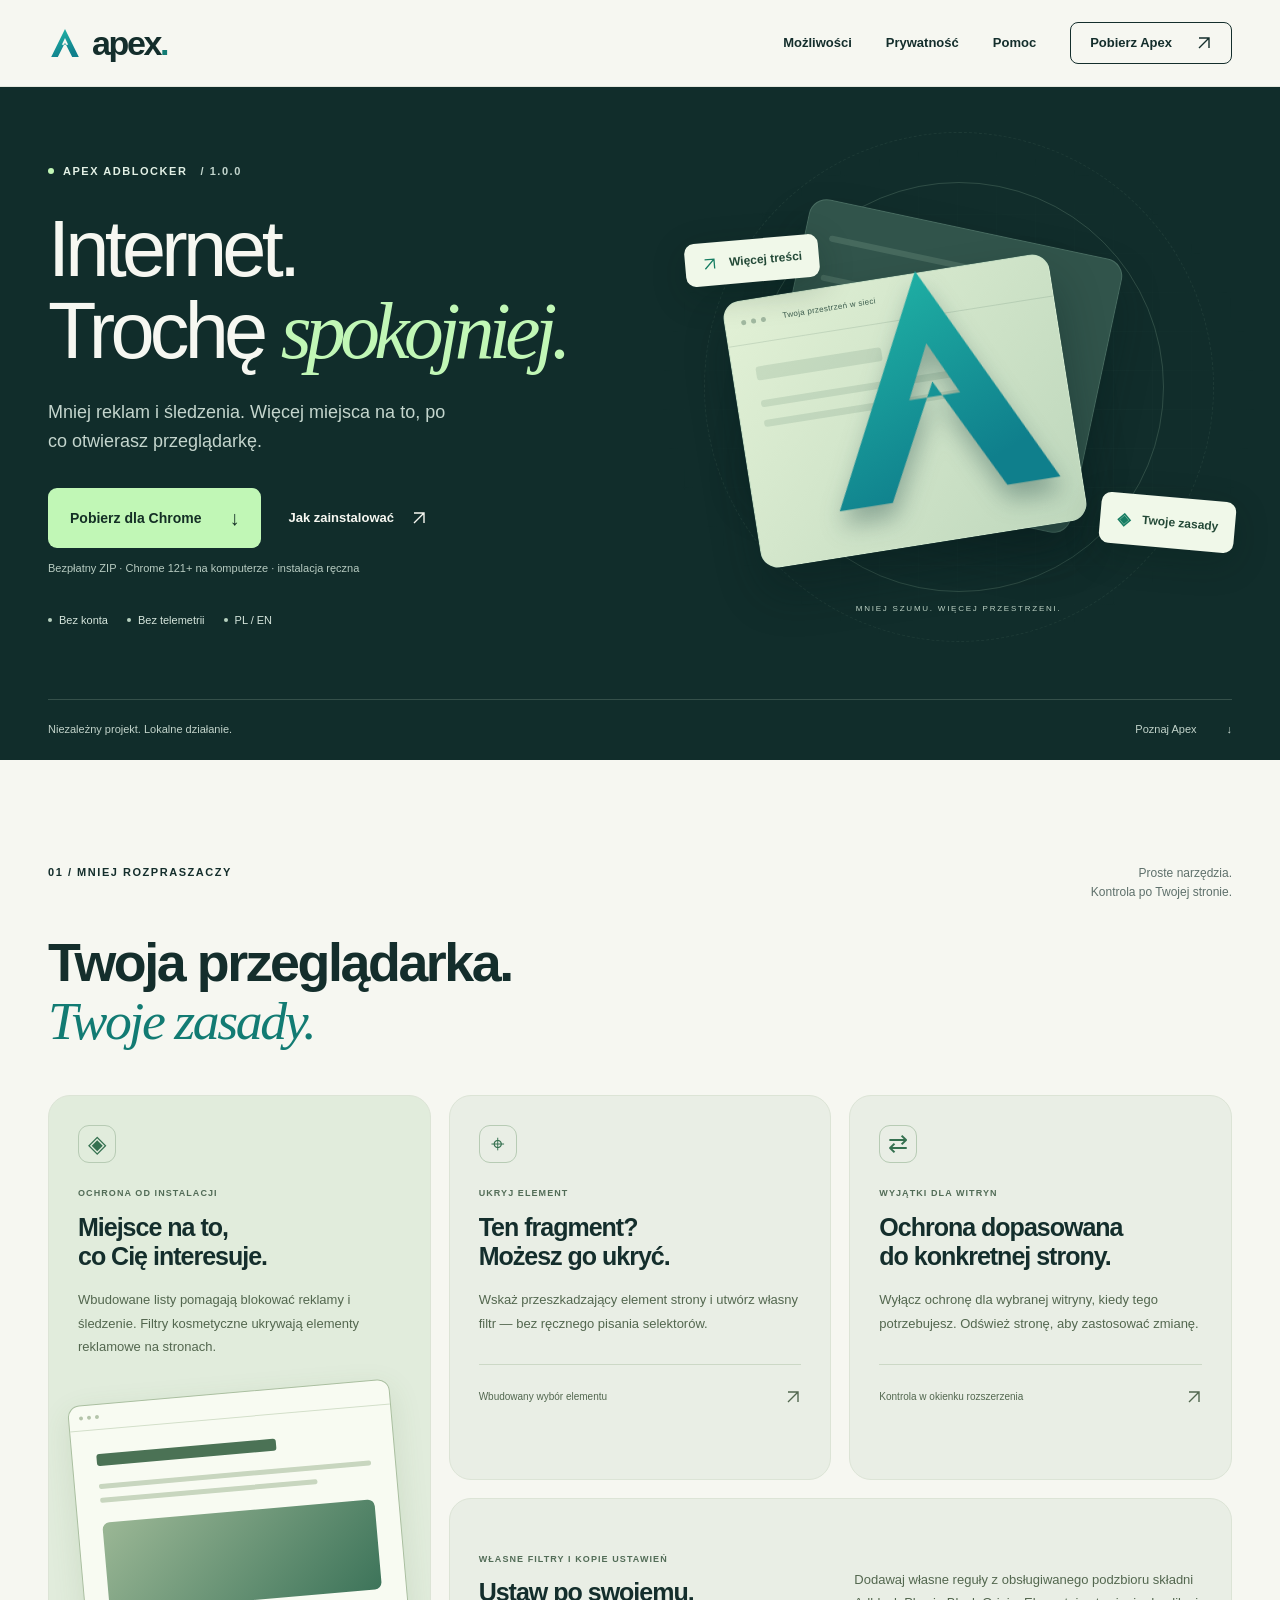
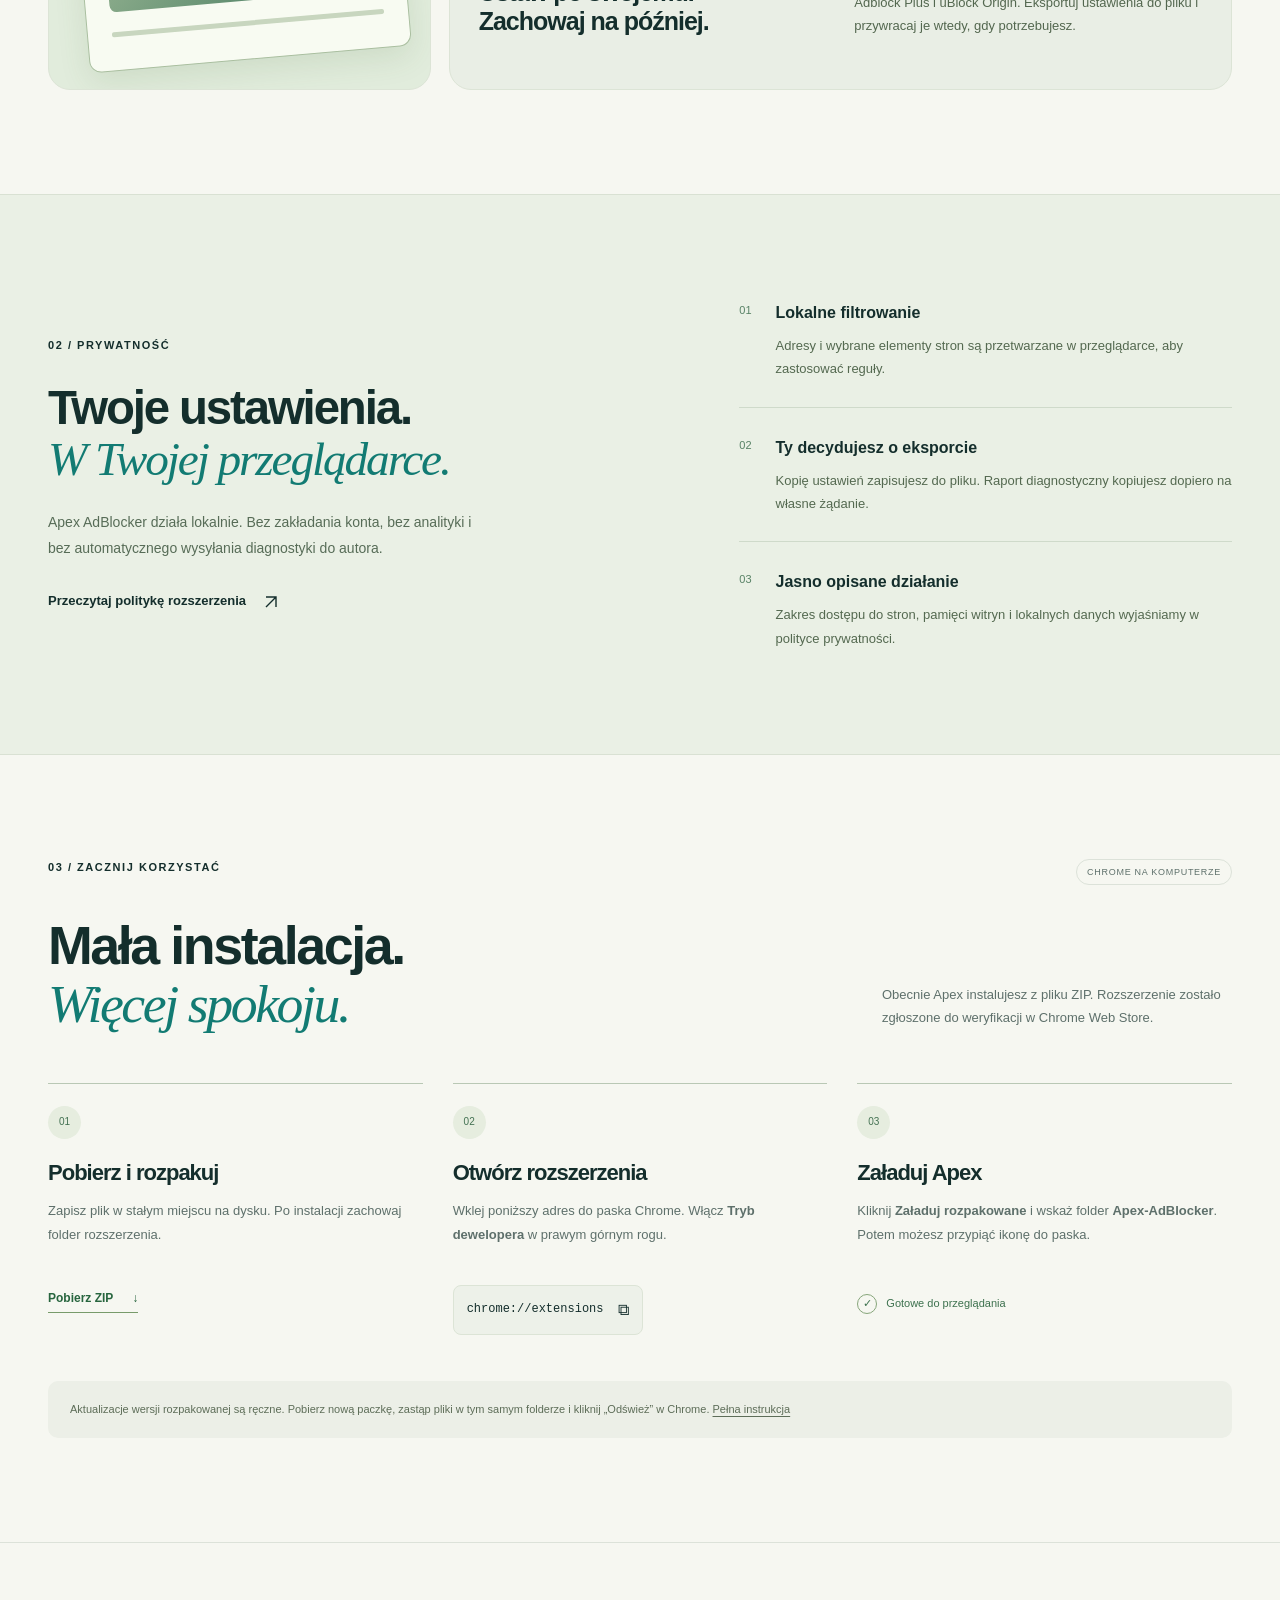
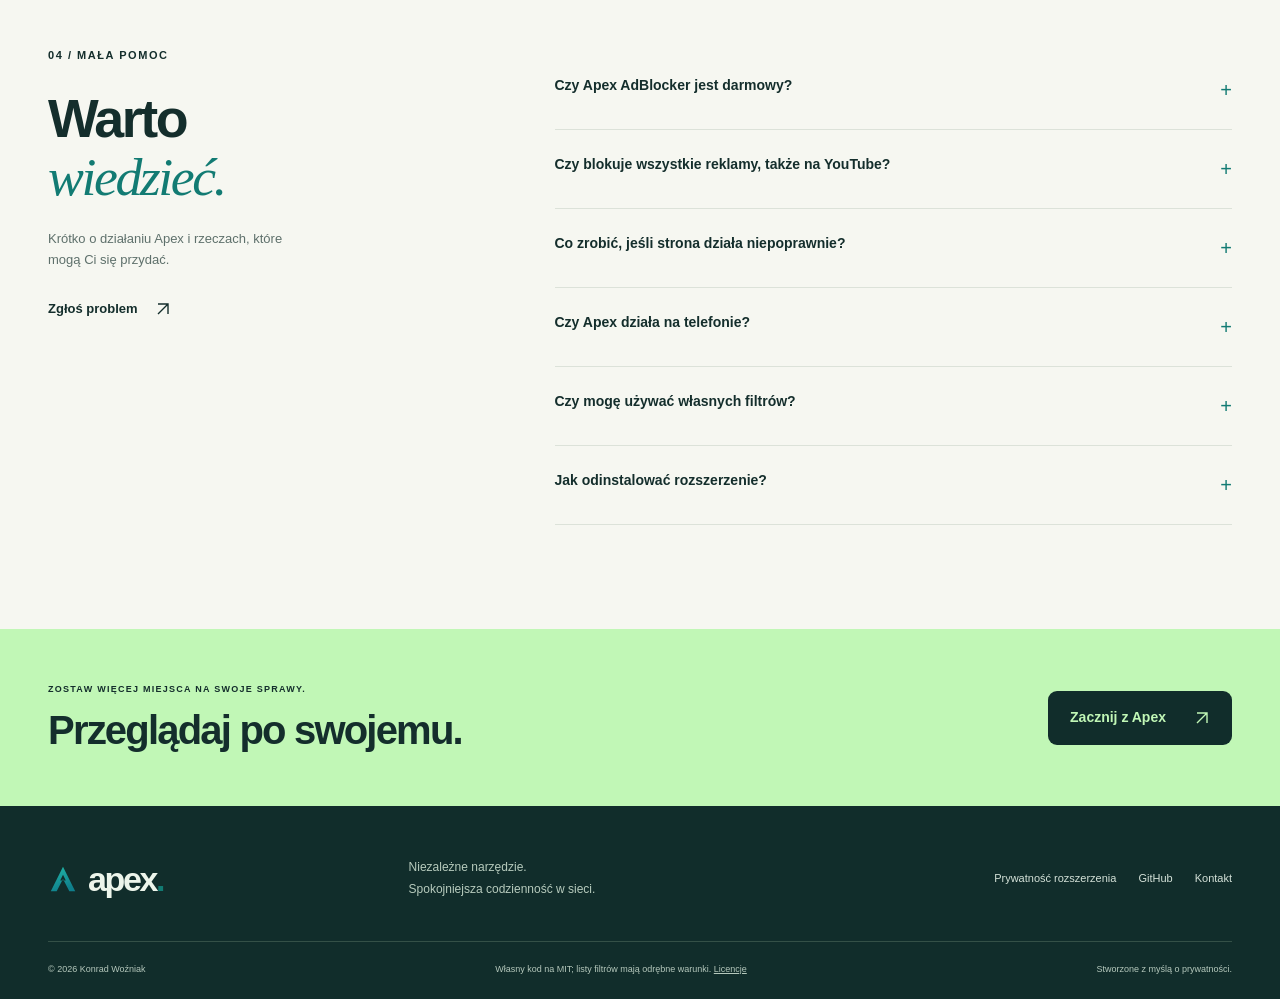
==== website/index.html @ 44b56b95 "Add Apex product website with downloads, installation and help" ====
<!doctype html>
<html lang="pl">
<head>
  <meta charset="utf-8">
  <meta name="viewport" content="width=device-width, initial-scale=1">
  <meta name="description" content="Mniej reklam, więcej miejsca na treść. Poznaj Apex AdBlocker, pobierz rozszerzenie do Chrome i sprawdź, jak je zainstalować.">
  <meta name="theme-color" content="#112d2b">
  <title>Apex AdBlocker — więcej miejsca na treść</title>
  <link rel="icon" href="assets/apex.svg" type="image/svg+xml">
  <link rel="stylesheet" href="styles.css">
  <script src="app.js" defer></script>
</head>
<body>
  <a class="skip-link" href="#main">Przejdź do treści</a>
  <header class="site-header">
    <div class="container header-inner">
      <a class="brand" href="#start" aria-label="Apex — strona główna"><img src="assets/apex.svg" width="34" height="34" alt=""><span>apex<span class="brand-dot">.</span></span></a>
      <button class="menu-toggle" type="button" aria-expanded="false" aria-controls="navigation" hidden>Menu <span aria-hidden="true">☰</span></button>
      <nav id="navigation" aria-label="Nawigacja główna">
        <a href="#mozliwosci">Możliwości</a><a href="#prywatnosc">Prywatność</a><a href="#pomoc">Pomoc</a>
        <a class="nav-download" href="#instalacja">Pobierz Apex <svg class="icon-arrow" width="16" height="16" viewBox="0 0 16 16" fill="none" stroke="currentColor" stroke-width="1.4" aria-hidden="true"><path d="M3 13 13 3M3 3h10v10"/></svg></a>
      </nav>
    </div>
  </header>
  <main id="main">
    <section class="hero" id="start" aria-labelledby="hero-heading">
      <div class="container hero-grid">
        <div class="hero-copy">
          <p class="eyebrow"><span class="status-dot" aria-hidden="true"></span> APEX ADBLOCKER <span class="version">/ 1.0.0</span></p>
          <h1 id="hero-heading">Internet.<br>Trochę <em>spokojniej.</em></h1>
          <p class="hero-description">Mniej reklam i śledzenia. Więcej miejsca na to, po co otwierasz przeglądarkę.</p>
          <div class="hero-actions">
            <a class="button button-mint" href="https://github.com/Bonziuu/Apex-AdBlocker/releases/latest/download/Apex-AdBlocker.zip" data-download>Pobierz dla Chrome <span aria-hidden="true">↓</span></a>
            <a class="text-link" href="#instalacja">Jak zainstalować <svg class="icon-arrow" width="16" height="16" viewBox="0 0 16 16" fill="none" stroke="currentColor" stroke-width="1.4" aria-hidden="true"><path d="M3 13 13 3M3 3h10v10"/></svg></a>
          </div>
          <p class="download-caption">Bezpłatny ZIP · Chrome 121+ na komputerze · instalacja ręczna</p>
          <div class="hero-facts"><span>Bez konta</span><span>Bez telemetrii</span><span>PL / EN</span></div>
        </div>
        <div class="hero-art" role="img" aria-label="Znak Apex w otoczeniu symbolicznych kart przeglądarki">
          <div class="art-grid"></div><div class="art-orbit orbit-one"></div><div class="art-orbit orbit-two"></div>
          <div class="art-card art-card-back"><span></span><span></span><span></span></div>
          <div class="art-card art-card-front"><div class="art-card-top"><i></i><i></i><i></i><span>Twoja przestrzeń w sieci</span></div><div class="art-lines"><span></span><span></span><span></span></div></div>
          <img class="hero-mark" src="assets/apex.svg" width="300" height="300" alt="">
          <div class="art-label label-one"><svg class="icon-arrow" width="16" height="16" viewBox="0 0 16 16" fill="none" stroke="currentColor" stroke-width="1.4" aria-hidden="true"><path d="M3 13 13 3M3 3h10v10"/></svg> Więcej treści</div>
          <div class="art-label label-two"><span aria-hidden="true">◈</span> Twoje zasady</div>
          <span class="art-caption">MNIEJ SZUMU. WIĘCEJ PRZESTRZENI.</span>
        </div>
      </div>
      <div class="container hero-bottom"><span>Niezależny projekt. Lokalne działanie.</span><a href="#mozliwosci">Poznaj Apex <span aria-hidden="true">↓</span></a></div>
    </section>

    <section class="features section" id="mozliwosci" aria-labelledby="features-heading">
      <div class="container">
        <div class="section-top"><p class="eyebrow">01 / MNIEJ ROZPRASZACZY</p><p class="section-aside">Proste narzędzia.<br>Kontrola po Twojej stronie.</p></div>
        <h2 id="features-heading">Twoja przeglądarka.<br><em>Twoje zasady.</em></h2>
        <div class="feature-grid">
          <article class="feature-card feature-primary"><span class="feature-icon" aria-hidden="true">◈</span><p class="card-kicker">OCHRONA OD INSTALACJI</p><h3>Miejsce na to,<br>co Cię interesuje.</h3><p>Wbudowane listy pomagają blokować reklamy i śledzenie. Filtry kosmetyczne ukrywają elementy reklamowe na stronach.</p><div class="mini-page" aria-hidden="true"><div class="mini-toolbar"><i></i><i></i><i></i></div><div class="mini-content"><b></b><span></span><span></span><div></div><span></span></div></div></article>
          <article class="feature-card"><span class="feature-icon" aria-hidden="true">⌖</span><p class="card-kicker">UKRYJ ELEMENT</p><h3>Ten fragment?<br>Możesz go ukryć.</h3><p>Wskaż przeszkadzający element strony i utwórz własny filtr — bez ręcznego pisania selektorów.</p><span class="card-note">Wbudowany wybór elementu <svg class="icon-arrow" width="16" height="16" viewBox="0 0 16 16" fill="none" stroke="currentColor" stroke-width="1.4" aria-hidden="true"><path d="M3 13 13 3M3 3h10v10"/></svg></span></article>
          <article class="feature-card"><span class="feature-icon" aria-hidden="true">⇄</span><p class="card-kicker">WYJĄTKI DLA WITRYN</p><h3>Ochrona dopasowana<br>do konkretnej strony.</h3><p>Wyłącz ochronę dla wybranej witryny, kiedy tego potrzebujesz. Odśwież stronę, aby zastosować zmianę.</p><span class="card-note">Kontrola w okienku rozszerzenia <svg class="icon-arrow" width="16" height="16" viewBox="0 0 16 16" fill="none" stroke="currentColor" stroke-width="1.4" aria-hidden="true"><path d="M3 13 13 3M3 3h10v10"/></svg></span></article>
          <article class="feature-card feature-wide"><div><span class="feature-icon" aria-hidden="true">⌘</span><p class="card-kicker">WŁASNE FILTRY I KOPIE USTAWIEŃ</p><h3>Ustaw po swojemu.<br>Zachowaj na później.</h3></div><p>Dodawaj własne reguły z obsługiwanego podzbioru składni Adblock Plus i uBlock Origin. Eksportuj ustawienia do pliku i przywracaj je wtedy, gdy potrzebujesz.</p></article>
        </div>
      </div>
    </section>

    <section class="privacy-section section" id="prywatnosc" aria-labelledby="privacy-heading">
      <div class="container privacy-grid">
        <div><p class="eyebrow">02 / PRYWATNOŚĆ</p><h2 id="privacy-heading">Twoje ustawienia.<br><em>W Twojej przeglądarce.</em></h2><p class="privacy-lead">Apex AdBlocker działa lokalnie. Bez zakładania konta, bez analityki i bez automatycznego wysyłania diagnostyki do autora.</p><a class="text-link" href="privacy.html">Przeczytaj politykę rozszerzenia <svg class="icon-arrow" width="16" height="16" viewBox="0 0 16 16" fill="none" stroke="currentColor" stroke-width="1.4" aria-hidden="true"><path d="M3 13 13 3M3 3h10v10"/></svg></a></div>
        <div class="privacy-list"><div><span aria-hidden="true">01</span><p><strong>Lokalne filtrowanie</strong>Adresy i wybrane elementy stron są przetwarzane w przeglądarce, aby zastosować reguły.</p></div><div><span aria-hidden="true">02</span><p><strong>Ty decydujesz o eksporcie</strong>Kopię ustawień zapisujesz do pliku. Raport diagnostyczny kopiujesz dopiero na własne żądanie.</p></div><div><span aria-hidden="true">03</span><p><strong>Jasno opisane działanie</strong>Zakres dostępu do stron, pamięci witryn i lokalnych danych wyjaśniamy w polityce prywatności.</p></div></div>
      </div>
    </section>

    <section class="installation section" id="instalacja" aria-labelledby="install-heading">
      <div class="container">
        <div class="section-top"><p class="eyebrow">03 / ZACZNIJ KORZYSTAĆ</p><span class="small-label">CHROME NA KOMPUTERZE</span></div>
        <div class="installation-heading"><h2 id="install-heading">Mała instalacja.<br><em>Więcej spokoju.</em></h2><p>Obecnie Apex instalujesz z pliku ZIP. Rozszerzenie zostało zgłoszone do weryfikacji w Chrome Web Store.</p></div>
        <ol class="install-steps">
          <li><span class="step-number">01</span><h3>Pobierz i rozpakuj</h3><p>Zapisz plik w stałym miejscu na dysku. Po instalacji zachowaj folder rozszerzenia.</p><a href="https://github.com/Bonziuu/Apex-AdBlocker/releases/latest/download/Apex-AdBlocker.zip" class="inline-link" data-download>Pobierz ZIP <span aria-hidden="true">↓</span></a></li>
          <li><span class="step-number">02</span><h3>Otwórz rozszerzenia</h3><p>Wklej poniższy adres do paska Chrome. Włącz <strong>Tryb dewelopera</strong> w prawym górnym rogu.</p><button type="button" class="copy-address" data-copy="chrome://extensions" aria-label="Skopiuj adres chrome://extensions"><code>chrome://extensions</code><span aria-hidden="true">⧉</span></button></li>
          <li><span class="step-number">03</span><h3>Załaduj Apex</h3><p>Kliknij <strong>Załaduj rozpakowane</strong> i wskaż folder <strong>Apex-AdBlocker</strong>. Potem możesz przypiąć ikonę do paska.</p><span class="step-finish"><span aria-hidden="true">✓</span> Gotowe do przeglądania</span></li>
        </ol>
        <p class="install-note">Aktualizacje wersji rozpakowanej są ręczne. Pobierz nową paczkę, zastąp pliki w tym samym folderze i kliknij „Odśwież” w Chrome. <a href="https://github.com/Bonziuu/Apex-AdBlocker/blob/main/docs/INSTALLATION.md">Pełna instrukcja</a></p>
      </div>
    </section>

    <section class="help section" id="pomoc" aria-labelledby="help-heading">
      <div class="container help-grid">
        <div class="help-intro"><p class="eyebrow">04 / MAŁA POMOC</p><h2 id="help-heading">Warto<br><em>wiedzieć.</em></h2><p>Krótko o działaniu Apex i rzeczach, które mogą Ci się przydać.</p><a href="https://github.com/Bonziuu/Apex-AdBlocker/issues" class="text-link">Zgłoś problem <svg class="icon-arrow" width="16" height="16" viewBox="0 0 16 16" fill="none" stroke="currentColor" stroke-width="1.4" aria-hidden="true"><path d="M3 13 13 3M3 3h10v10"/></svg></a></div>
        <div class="faq">
          <details><summary>Czy Apex AdBlocker jest darmowy?<span aria-hidden="true">+</span></summary><p>Tak. Obecna wersja jest bezpłatna i nie wymaga konta ani subskrypcji.</p></details>
          <details><summary>Czy blokuje wszystkie reklamy, także na YouTube?<span aria-hidden="true">+</span></summary><p>Nie ma gwarancji zablokowania każdej reklamy. Skuteczność zależy od zmian witryn, filtrów i ograniczeń Chrome. Apex zawiera filtry i lokalną diagnostykę YouTube, ale nie obiecuje pełnej skuteczności.</p></details>
          <details><summary>Co zrobić, jeśli strona działa niepoprawnie?<span aria-hidden="true">+</span></summary><p>Otwórz okienko Apex, wyłącz ochronę dla tej witryny i odśwież kartę. Jeżeli problem jest powtarzalny, opisz kroki na GitHubie. Raport diagnostyczny przejrzyj przed udostępnieniem.</p></details>
          <details><summary>Czy Apex działa na telefonie?<span aria-hidden="true">+</span></summary><p>Ta wersja jest przeznaczona do komputerowego Chrome 121 lub nowszego. Mobilny Chrome na Androidzie i iOS nie obsługuje instalowania tego rozszerzenia.</p></details>
          <details><summary>Czy mogę używać własnych filtrów?<span aria-hidden="true">+</span></summary><p>Tak, w ustawieniach znajdziesz edytor. Apex obsługuje wybrany podzbiór składni Adblock Plus i uBlock Origin. Nie wszystkie konstrukcje tych projektów są wspierane.</p></details>
          <details><summary>Jak odinstalować rozszerzenie?<span aria-hidden="true">+</span></summary><p>Otwórz chrome://extensions, znajdź Apex AdBlocker i kliknij „Usuń”. Po odinstalowaniu możesz skasować jego folder z dysku.</p></details>
        </div>
      </div>
    </section>
    <section class="closing"><div class="container closing-inner"><div><p class="eyebrow">ZOSTAW WIĘCEJ MIEJSCA NA SWOJE SPRAWY.</p><h2>Przeglądaj po swojemu.</h2></div><a class="button button-dark" href="#instalacja">Zacznij z Apex <svg class="icon-arrow" width="16" height="16" viewBox="0 0 16 16" fill="none" stroke="currentColor" stroke-width="1.4" aria-hidden="true"><path d="M3 13 13 3M3 3h10v10"/></svg></a></div></section>
  </main>
  <footer class="site-footer"><div class="container"><div class="footer-main"><a class="brand" href="#start" aria-label="Apex — wróć na górę"><img src="assets/apex.svg" width="30" height="30" alt=""><span>apex<span class="brand-dot">.</span></span></a><p>Niezależne narzędzie.<br>Spokojniejsza codzienność w sieci.</p><nav aria-label="Odnośniki dodatkowe"><a href="privacy.html">Prywatność rozszerzenia</a><a href="https://github.com/Bonziuu/Apex-AdBlocker">GitHub</a><a href="mailto:konrad.wozniak.1996@gmail.com">Kontakt</a></nav></div><div class="footer-bottom"><span>© 2026 Konrad Woźniak</span><p>Własny kod na MIT; listy filtrów mają odrębne warunki. <a href="https://github.com/Bonziuu/Apex-AdBlocker/blob/eb6657b1fb0c47186cc7a954bdadfea1570a4119/LICENSING.md">Licencje</a></p><span>Stworzone z myślą o prywatności.</span></div></div></footer>
  <p class="toast" role="status" aria-live="polite"></p>
</body>
</html>
---- website/styles.css ----
:root{--ink:#142e2c;--muted:#5e706b;--paper:#f6f7f1;--mint:#c1f7b6;--teal:#127b73;--line:#dce2d9;--dark:#112d2b;--white:#fff;--radius:22px}
*{box-sizing:border-box}html{scroll-behavior:smooth;scroll-padding-top:96px}body{margin:0;background:var(--paper);color:var(--ink);font-family:Inter,"Segoe UI",Arial,sans-serif;font-size:16px;line-height:1.6}a{color:inherit;text-decoration:none}button{font:inherit}button,a,summary{-webkit-tap-highlight-color:transparent}a:focus-visible,button:focus-visible,summary:focus-visible{outline:3px solid #1d938a;outline-offset:6px}img{max-width:100%;display:block}h1,h2,h3,p{margin:0}h1,h2,h3{line-height:1.08;letter-spacing:-.045em}h2{font-size:clamp(36px,4.2vw,58px);font-weight:560}h2 em,h1 em{font-family:Georgia,"Times New Roman",serif;font-weight:400}h2 em{color:var(--teal)}.container{width:min(1200px,calc(100% - 96px));margin-inline:auto}.section{padding:104px 0}.eyebrow{font-size:11px;letter-spacing:.14em;font-weight:650;line-height:1.5}.skip-link{position:fixed;top:10px;left:12px;transform:translateY(-200%);background:white;padding:12px 20px;z-index:100}.skip-link:focus{transform:none}
.site-header{background:var(--paper);position:sticky;top:0;z-index:20;border-bottom:1px solid #e3e7de}.header-inner{height:86px;display:flex;justify-content:space-between;align-items:center}.brand{display:inline-flex;gap:10px;align-items:center;font-size:34px;line-height:1;font-weight:750;letter-spacing:-.07em}.brand-dot{color:var(--teal)}.header-inner nav{display:flex;align-items:center;gap:34px;font-size:13px;font-weight:550}.header-inner nav>a:not(.nav-download):hover{color:var(--teal)}.nav-download{border:1px solid var(--ink);padding:10px 19px;border-radius:8px;display:flex;align-items:center;gap:24px}.nav-download:hover{background:var(--ink);color:white}.menu-toggle{background:none;border:1px solid var(--line);border-radius:8px;padding:8px 12px;color:var(--ink)}.menu-toggle span{margin-left:10px}
.hero{background:var(--dark);color:var(--paper);overflow:hidden}.hero-grid{display:grid;grid-template-columns:1.1fr 1fr;gap:36px;align-items:center;padding-block:76px 70px}.hero .eyebrow{color:#e2f0e5;display:flex;align-items:center;gap:9px}.status-dot{width:6px;height:6px;border-radius:50%;background:var(--mint)}.version{color:#c2d5cd;margin-left:4px}.hero h1{font-size:clamp(58px,6.2vw,86px);margin-top:28px;letter-spacing:-.06em;font-weight:520;line-height:1.04}.hero h1 em{color:var(--mint);letter-spacing:-.07em;white-space:nowrap}.hero-description{font-size:18px;line-height:1.65;color:#c4d5cd;max-width:400px;margin-top:25px}.hero-actions{display:flex;gap:27px;align-items:center;margin-top:31px}.button{display:inline-flex;align-items:center;justify-content:center;gap:28px;min-height:54px;padding:14px 22px;border-radius:9px;font-size:14px;font-weight:650;transition:transform .16s,background .16s}.button:hover{transform:translateY(-2px)}.button-mint{background:var(--mint);color:#142f25}.button-mint:hover{background:#d0ffc5}.button-dark{background:var(--dark);color:var(--mint)}.button span,.text-link span{font-size:20px;font-weight:400}.text-link{display:inline-flex;align-items:center;gap:17px;font-size:13px;font-weight:600}.text-link:hover{text-decoration:underline;text-underline-offset:5px}.download-caption{font-size:11px;color:#b8ccc2;margin-top:12px}.hero-facts{display:flex;flex-wrap:wrap;gap:19px;font-size:11px;color:#d6e6dd;margin-top:34px}.hero-facts span{display:flex;align-items:center;gap:7px}.hero-facts span:before{content:"";height:4px;width:4px;background:#b7d1c0;border-radius:50%}.hero-bottom{display:flex;justify-content:space-between;align-items:center;padding-block:21px;border-top:1px solid #35504a;font-size:11px;color:#c3d4cb}.hero-bottom a{display:flex;gap:30px;align-items:center}
.hero-art{position:relative;height:440px;isolation:isolate;perspective:900px}.art-grid{position:absolute;inset:-40px;background-image:linear-gradient(#a8d6b70b 1px,transparent 1px),linear-gradient(90deg,#a8d6b70b 1px,transparent 1px);background-size:39px 39px;mask-image:radial-gradient(ellipse,black,transparent 70%)}.art-orbit{position:absolute;border:1px solid #bce8c22c;border-radius:50%;left:50%;top:48%;transform:translate(-50%,-50%);width:410px;height:410px}.orbit-two{width:510px;height:510px;border-style:dashed;opacity:.45}.art-card{position:absolute;border:1px solid #a7cebd31;border-radius:18px;box-shadow:0 26px 45px #061b1850}.art-card-back{width:320px;height:280px;top:50px;left:95px;background:#31544b;transform:rotate(12deg)}.art-card-back>span{display:block;margin:34px 24px;width:65%;height:6px;background:#c6e5cc24;border-radius:4px}.art-card-front{width:330px;height:270px;top:100px;left:55px;transform:rotate(-9deg);background:linear-gradient(130deg,#e2f1d6,#bed7bc);overflow:hidden}.art-card-top{padding:15px 16px;display:flex;gap:5px;align-items:center;border-bottom:1px solid #254c3e22}.art-card-top i{width:5px;height:5px;border-radius:50%;background:#44675366}.art-card-top span{font-size:8px;color:#3a5b4c;margin-left:12px;letter-spacing:.04em}.art-lines{padding:23px}.art-lines span{display:block;width:74%;height:7px;background:#35634d22;margin-bottom:13px;border-radius:3px}.art-lines span:first-child{height:14px;width:45%;margin-bottom:20px}.hero-mark{position:absolute;width:275px;height:275px;object-fit:contain;left:110px;top:69px;filter:drop-shadow(0 15px 12px #0d383658);transform:rotate(-9deg)}.art-label{position:absolute;background:#f0f8e9;color:#234937;box-shadow:0 10px 35px #031d163d;border-radius:10px;padding:12px 17px;font-size:12px;font-weight:600;display:flex;gap:12px;align-items:center;white-space:nowrap}.art-label span{color:#167d62;font-size:17px}.label-one{top:63px;left:0;transform:rotate(-5deg)}.label-two{right:-3px;bottom:68px;transform:rotate(5deg)}.art-caption{position:absolute;bottom:0;left:0;right:0;text-align:center;font-size:8px;letter-spacing:.22em;color:#bdd2c5}
.section-top{display:flex;justify-content:space-between;gap:30px;align-items:start;margin-bottom:31px}.section-aside{font-size:12px;color:var(--muted);text-align:right}.feature-grid{display:grid;grid-template-columns:repeat(3,1fr);gap:18px;margin-top:45px}.feature-card{position:relative;background:#e9eee5;border:1px solid #dce4d6;border-radius:var(--radius);padding:29px;overflow:hidden;min-width:0}.feature-primary{background:#e1ecdc;grid-row:span 2}.feature-icon{display:inline-flex;align-items:center;justify-content:center;width:38px;height:38px;border:1px solid #b7cbb4;border-radius:11px;font-size:24px;color:#34704f;margin-bottom:23px}.card-kicker{font-size:9px;font-weight:650;letter-spacing:.12em;color:#526c57;margin-bottom:12px}.feature-card h3{font-size:25px;font-weight:550;letter-spacing:-.04em;line-height:1.17}.feature-card>p:not(.card-kicker),.feature-wide>p{font-size:13px;line-height:1.8;color:#53674f;margin-top:17px}.card-note{display:flex;justify-content:space-between;gap:12px;font-size:10px;color:#52674f;padding-top:24px;margin-top:29px;border-top:1px solid #ccd8c6}.mini-page{margin-top:34px;border:1px solid #aabfa0;border-radius:12px;transform:rotate(-5deg);background:#f8fbf2;box-shadow:0 10px 30px #496c3420}.mini-toolbar{padding:10px;display:flex;gap:4px;border-bottom:1px solid #d3dfca}.mini-toolbar i{width:4px;height:4px;border-radius:50%;background:#b4c4aa}.mini-content{padding:24px}.mini-content b{display:block;width:66%;height:12px;background:#4b7255;border-radius:3px;margin-bottom:18px}.mini-content>span{display:block;height:5px;background:#c8d6bf;border-radius:2px;margin-bottom:9px}.mini-content>span:nth-of-type(2){width:80%}.mini-content>div{height:90px;margin:20px 0;background:linear-gradient(135deg,#9bb795,#3d745a);border-radius:7px}.feature-wide{grid-column:span 2;display:grid;grid-template-columns:1fr 1fr;gap:28px;align-items:center}.feature-wide .feature-icon{display:none}.feature-wide>p{margin:0}
.privacy-section{background:#eaf0e5;border-top:1px solid #d9e1d3;border-bottom:1px solid #d9e1d3}.privacy-grid{display:grid;grid-template-columns:1.2fr 1fr;gap:100px;align-items:center}.privacy-grid h2{font-size:clamp(32px,3.7vw,49px);margin-top:29px}.privacy-lead{max-width:430px;color:#576c57;font-size:14px;line-height:1.85;margin-block:25px}.privacy-list>div{display:flex;gap:24px;padding-block:26px;border-bottom:1px solid #cfdaca}.privacy-list>div:first-child{padding-top:0}.privacy-list>div:last-child{border-bottom:0;padding-bottom:0}.privacy-list>div>span{color:#588266;font-size:11px;margin-top:3px}.privacy-list p{font-size:13px;color:#546950;line-height:1.8}.privacy-list strong{display:block;font-size:16px;color:var(--ink);font-weight:550;margin-bottom:6px}
.small-label{font-size:9px;color:var(--muted);border:1px solid var(--line);padding:5px 10px;border-radius:20px;letter-spacing:.08em}.installation-heading{display:flex;justify-content:space-between;gap:60px;align-items:end}.installation-heading>p{max-width:350px;font-size:13px;color:var(--muted);margin-bottom:4px;line-height:1.8}.install-steps{list-style:none;padding:0;display:grid;grid-template-columns:repeat(3,1fr);gap:30px;margin:49px 0 0}.install-steps li{padding-top:22px;border-top:1px solid #b9c8b5}.step-number{display:inline-flex;width:33px;height:33px;align-items:center;justify-content:center;background:#e6eddf;border-radius:50%;font-size:10px;margin-bottom:22px;color:#447253}.install-steps h3{font-size:22px;font-weight:550;margin-bottom:15px}.install-steps p{font-size:13px;color:var(--muted);line-height:1.8;min-height:70px}.inline-link{display:inline-flex;align-items:center;gap:19px;font-weight:600;font-size:12px;border-bottom:1px solid #789b6b;margin-top:20px;padding-bottom:4px;color:#27653e}.copy-address{background:#edf1e9;border:1px solid #dce4d6;border-radius:8px;display:flex;align-items:center;justify-content:space-between;gap:15px;padding:11px 13px;margin-top:16px;cursor:pointer;max-width:100%;color:var(--ink)}.copy-address code{font-size:12px}.copy-address:hover{background:#e1eadb}.step-finish{font-size:11px;display:flex;align-items:center;gap:9px;color:#3d714e;margin-top:25px}.step-finish>span{display:inline-grid;place-items:center;border:1px solid #87a67b;border-radius:50%;width:20px;height:20px}.install-note{margin-top:46px;padding:18px 22px;background:#ecefe7;border-radius:10px;font-size:11px;color:#5d6d58;line-height:1.9}.install-note a{text-decoration:underline;text-underline-offset:3px;white-space:nowrap}
.help{border-top:1px solid var(--line)}.help-grid{display:grid;grid-template-columns:.75fr 1.25fr;gap:100px}.help-intro h2{margin-top:26px}.help-intro>p:not(.eyebrow){max-width:260px;font-size:13px;color:var(--muted);margin-top:23px}.help-intro .text-link{margin-top:28px}.faq{padding-top:4px}.faq details{border-bottom:1px solid var(--line)}.faq summary{list-style:none;cursor:pointer;display:flex;justify-content:space-between;gap:22px;padding:23px 0;font-size:14px;font-weight:550;line-height:1.6}.faq summary::-webkit-details-marker{display:none}.faq summary>span{font-size:20px;font-weight:400;color:var(--teal);flex-shrink:0}.faq details[open] summary>span{transform:rotate(45deg)}.faq details>p{padding-bottom:23px;padding-right:30px;color:var(--muted);font-size:13px;line-height:1.9}.closing{background:var(--mint);padding:54px 0}.closing-inner{display:flex;align-items:center;justify-content:space-between;gap:30px}.closing h2{font-size:40px;margin-top:13px;font-weight:550}.closing .eyebrow{font-size:9px}.closing .button{white-space:nowrap}
.site-footer{background:#112d2b;color:#d5e2d9;padding:51px 0 23px}.footer-main{display:grid;grid-template-columns:1fr 1fr 1.4fr;gap:30px;align-items:center;padding-bottom:40px}.site-footer .brand{color:#edf5eb}.footer-main>p{font-size:12px;color:#b7cbbd;line-height:1.8}.footer-main nav{display:flex;justify-content:flex-end;gap:22px;font-size:11px;flex-wrap:wrap}.footer-main nav a:hover{text-decoration:underline}.footer-bottom{display:flex;gap:25px;align-items:start;justify-content:space-between;border-top:1px solid #345047;padding-top:20px;font-size:9px;color:#b5c8bc}.footer-bottom p{max-width:350px}.footer-bottom a{text-decoration:underline}.toast{position:fixed;bottom:25px;left:50%;transform:translate(-50%,20px);z-index:30;background:#173d31;color:white;box-shadow:0 8px 25px #122f2533;padding:12px 20px;border-radius:10px;font-size:13px;max-width:calc(100% - 32px);width:max-content;opacity:0;pointer-events:none;transition:opacity .2s,transform .2s}.toast.visible{opacity:1;transform:translate(-50%,0)}
@media(min-width:721px){.menu-toggle{display:none}}
@media(max-width:1100px){.container{width:calc(100% - 64px)}.hero-grid{gap:5px}.hero h1{font-size:70px}.hero-art{transform:scale(.9);transform-origin:right center}.hero-actions{gap:17px}.hero-actions .text-link{font-size:11px}.privacy-grid,.help-grid{gap:60px}.feature-card{padding:23px}.feature-card h3{font-size:23px}}
@media(max-width:980px){.header-inner{height:74px}.header-inner nav{gap:22px}.hero-grid{padding-top:57px;grid-template-columns:1.2fr .8fr}.hero h1{font-size:62px}.hero-art{transform:scale(.73);transform-origin:left center;margin-right:-80px}.hero-facts{gap:12px}.hero-actions{align-items:flex-start;flex-direction:column;gap:15px}.hero-description{font-size:16px;max-width:360px}.hero-grid{padding-bottom:50px}.section{padding:78px 0}.feature-grid{gap:14px}.feature-card{padding:21px}.feature-card h3{font-size:21px}.feature-wide{gap:18px}.feature-wide>p{font-size:12px}.privacy-grid,.help-grid{gap:40px}.install-steps{gap:22px}.install-steps p{min-height:96px}.installation-heading{gap:30px}.installation-heading>p{max-width:300px}.footer-main{grid-template-columns:1fr 1fr}.footer-main nav{grid-column:1/-1;justify-content:start}}
@media(max-width:720px){html{scroll-padding-top:85px}.container{width:calc(100% - 40px)}.header-inner{height:70px}.brand{font-size:31px}.brand img{width:30px;height:30px}.header-inner{position:relative}.header-inner nav{gap:15px;font-size:12px}.header-inner nav>a:not(.nav-download){display:none}.header-inner .nav-download{padding:9px 12px;gap:13px;font-size:11px}.js .menu-toggle:not([hidden]){display:block}.js .header-inner nav{display:none;position:absolute;top:70px;left:-20px;right:-20px;padding:20px;background:var(--paper);box-shadow:0 15px 20px #183b2510;border-bottom:1px solid var(--line)}.js .header-inner nav.is-open{display:flex;flex-direction:column;align-items:stretch;gap:0}.js .header-inner nav>a:not(.nav-download){display:block;padding:12px 0;font-size:14px}.js .header-inner .nav-download{margin-top:12px;justify-content:space-between;padding:13px}.hero-grid{grid-template-columns:1fr;padding:45px 0 28px;gap:0}.hero h1{font-size:clamp(57px,10vw,79px);margin-top:23px;letter-spacing:-.06em}.hero-description{font-size:16px;max-width:390px;margin-top:21px}.hero-actions{flex-direction:row;align-items:center;gap:23px;margin-top:25px}.hero-actions .text-link{font-size:12px}.button{font-size:12px;min-height:50px;padding:12px 17px;gap:18px}.hero-facts{font-size:10px;gap:14px;margin-top:25px}.hero-art{height:365px;transform:none;max-width:440px;width:100%;margin:28px auto 0;overflow:hidden}.art-orbit{width:350px;height:350px}.orbit-two{width:430px;height:430px}.art-card-back{width:265px;height:230px;left:85px;top:44px}.art-card-front{width:285px;height:230px;left:45px;top:85px}.hero-mark{width:235px;height:235px;left:100px;top:61px}.label-one{top:49px;left:0}.label-two{right:0;bottom:44px}.art-label{font-size:11px;padding:10px 13px}.hero-bottom{font-size:9px;padding-block:18px;gap:15px}.hero-bottom a{gap:10px;white-space:nowrap}.section{padding:63px 0}.section-top{margin-bottom:25px}.section-aside{font-size:10px}.eyebrow{font-size:9px}.feature-grid{grid-template-columns:1fr 1fr;margin-top:31px;gap:12px}.feature-primary{grid-row:auto;grid-column:1/-1;padding-right:47%;min-height:300px}.feature-primary .mini-page{position:absolute;right:-16px;top:35px;width:48%;margin:0}.feature-primary>p:not(.card-kicker){max-width:290px}.feature-card{border-radius:16px}.feature-card h3{font-size:21px}.feature-card>p:not(.card-kicker){font-size:12px}.feature-icon{margin-bottom:19px;width:33px;height:33px;font-size:21px}.card-kicker{font-size:8px;letter-spacing:.08em}.card-note{font-size:9px;gap:8px;margin-top:20px;padding-top:18px}.feature-wide{grid-column:1/-1;padding-block:25px}.privacy-grid{grid-template-columns:1fr;gap:35px}.privacy-grid h2{font-size:36px}.privacy-lead{font-size:13px;max-width:100%}.privacy-list>div{padding:21px 0}.privacy-list>div:first-child{padding-top:21px;border-top:1px solid #cfdaca}.privacy-list p{font-size:12px}.privacy-list strong{font-size:15px}.installation-heading{display:block}.installation-heading>p{margin-top:22px;max-width:460px;font-size:12px}.small-label{font-size:8px;padding:4px 8px}.install-steps{grid-template-columns:1fr;margin-top:35px;gap:25px}.install-steps li{padding-left:47px;position:relative;padding-top:23px}.step-number{position:absolute;left:0;top:22px;margin:0}.install-steps h3{font-size:22px;margin-bottom:12px}.install-steps p{min-height:0;font-size:12px;max-width:450px}.inline-link{margin-top:14px}.copy-address{margin-top:13px}.step-finish{margin-top:15px}.install-note{margin-top:29px;padding:16px;font-size:10px}.help-grid{grid-template-columns:1fr;gap:28px}.help-intro h2 br{display:none}.help-intro h2 em{margin-left:7px}.help-intro>p:not(.eyebrow){max-width:350px;font-size:12px}.help-intro .text-link{margin-top:16px}.faq summary{font-size:13px;padding:20px 0}.faq details>p{font-size:12px}.closing{padding:39px 0}.closing-inner{flex-direction:column;align-items:start;gap:25px}.closing h2{font-size:32px}.closing .eyebrow{font-size:8px}.footer-main{gap:25px}.footer-main>p{font-size:10px}.footer-main nav{gap:18px;font-size:10px}.footer-bottom{flex-wrap:wrap;font-size:9px;gap:12px}.footer-bottom p{order:3;max-width:100%;width:100%}.site-footer{padding-top:38px}}
@media(max-width:370px){.container{width:calc(100% - 32px)}.hero h1{font-size:54px}.hero-actions{gap:13px}.hero-actions .text-link{font-size:10px;gap:6px}.hero-art{transform:scale(.9);transform-origin:top left;width:111%;margin-bottom:-36px}.feature-primary{padding-right:21px;min-height:0}.feature-primary .mini-page{display:none}.feature-grid{grid-template-columns:1fr}.feature-card,.feature-primary,.feature-wide{grid-column:auto}.feature-wide{grid-template-columns:1fr}.feature-wide>p{margin-top:0}.section-aside{display:none}.small-label{font-size:7px}.hero-facts{gap:10px;font-size:9px}}
@media(prefers-reduced-motion:reduce){html{scroll-behavior:auto}*,*:before,*:after{transition:none!important;animation:none!important}}

.icon-arrow{display:inline-block;vertical-align:middle;flex-shrink:0}.art-label .icon-arrow{width:15px;height:15px;color:#167d62}
@media(max-width:480px){.feature-grid{grid-template-columns:1fr}.feature-primary,.feature-wide{grid-column:auto}.feature-primary{padding-right:21px;min-height:0}.feature-primary .mini-page{display:none}.feature-wide{grid-template-columns:1fr;gap:18px}.feature-card h3{font-size:25px}.feature-card>p:not(.card-kicker),.feature-wide>p{font-size:13px}.card-note{font-size:11px}.feature-wide>p{margin:0}}
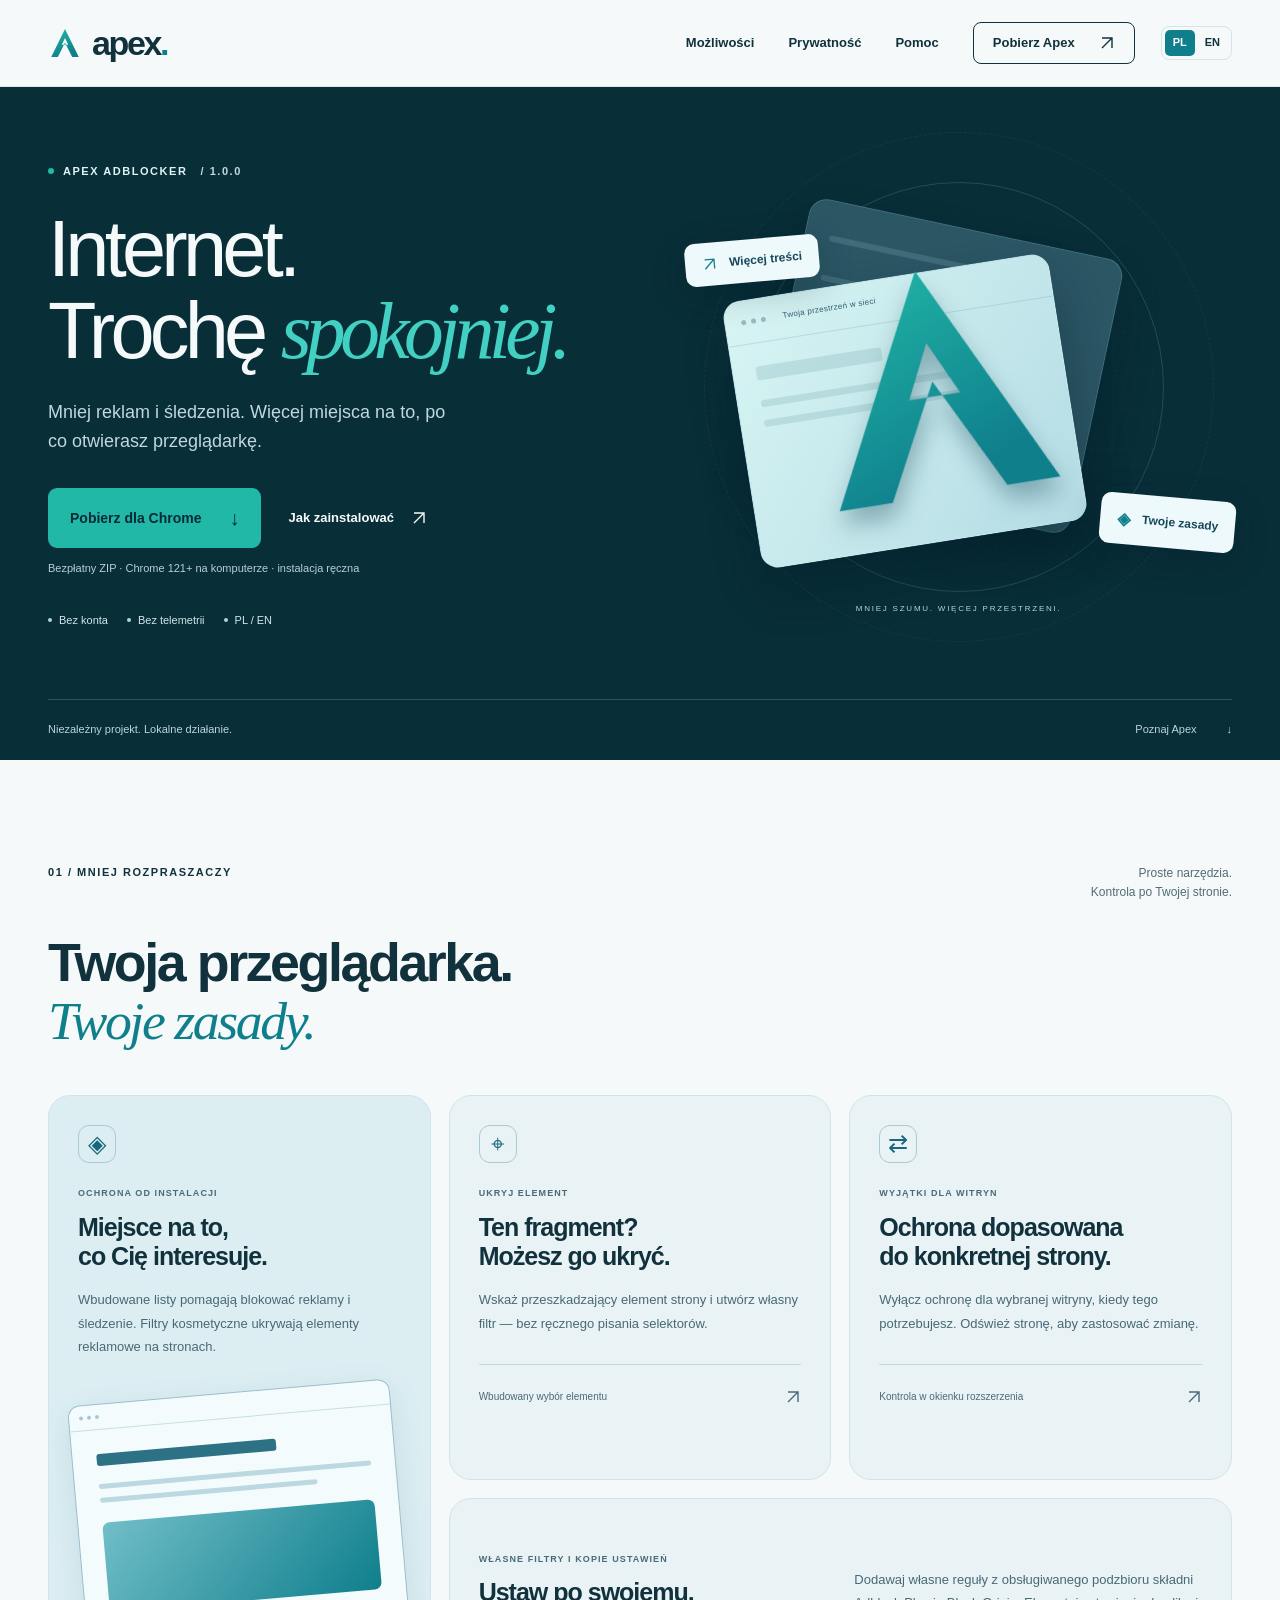
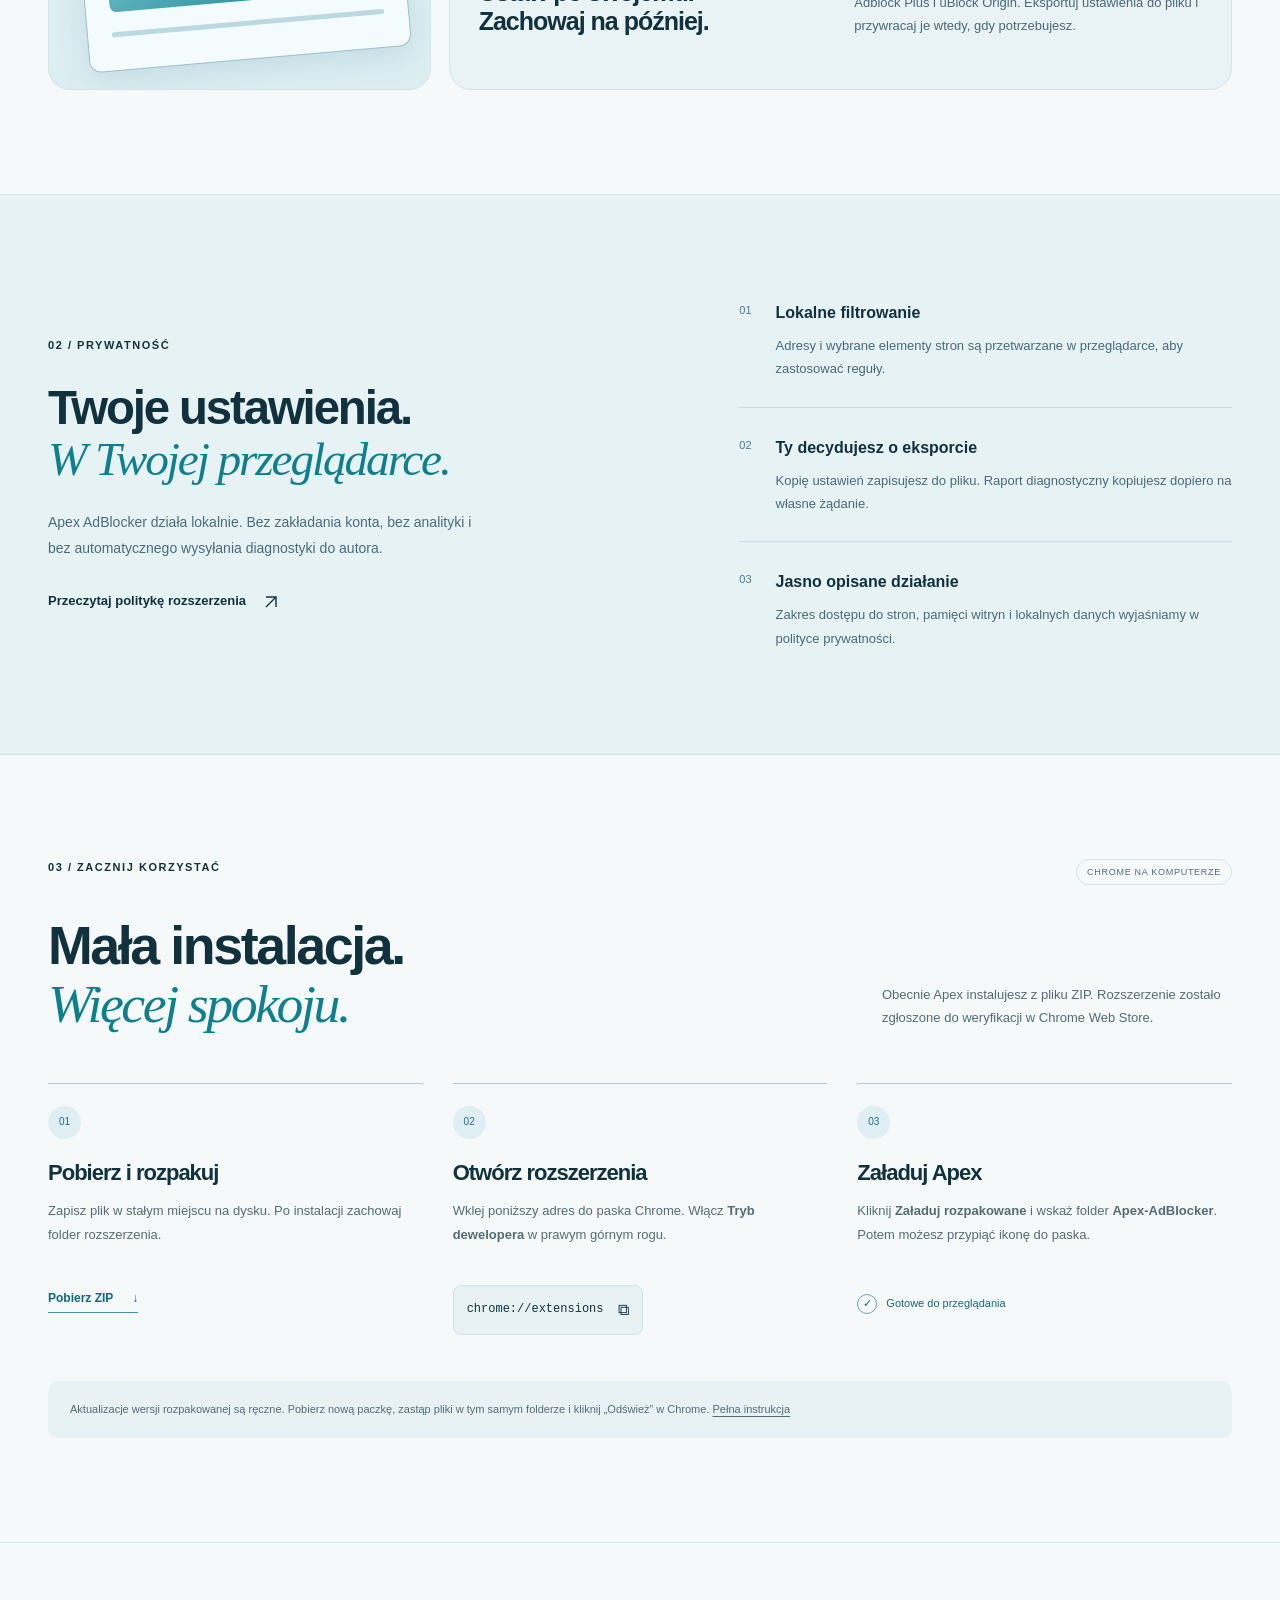
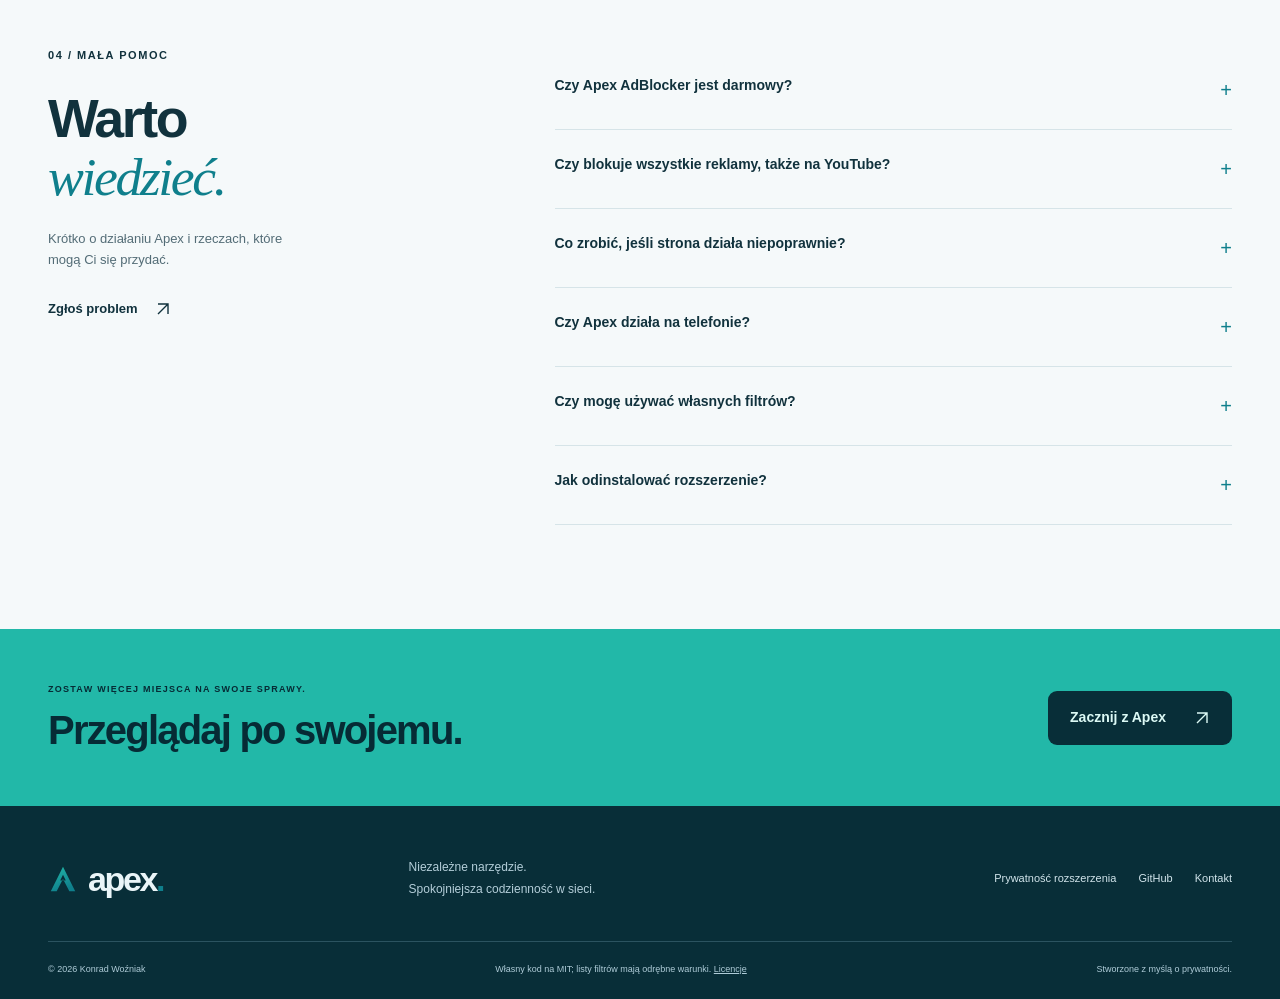
==== commit 1923489e: "Match Apex branding, add English website and automatic dark mode" ====
--- a/website/index.html
+++ b/website/index.html
@@ -4,8 +4,12 @@
   <meta charset="utf-8">
   <meta name="viewport" content="width=device-width, initial-scale=1">
   <meta name="description" content="Mniej reklam, więcej miejsca na treść. Poznaj Apex AdBlocker, pobierz rozszerzenie do Chrome i sprawdź, jak je zainstalować.">
-  <meta name="theme-color" content="#112d2b">
+  <meta name="color-scheme" content="light dark">
+  <meta name="theme-color" content="#f5f9fa" media="(prefers-color-scheme: light)">
+  <meta name="theme-color" content="#0b1d26" media="(prefers-color-scheme: dark)">
   <title>Apex AdBlocker — więcej miejsca na treść</title>
+  <link rel="alternate" hreflang="pl" href="index.html">
+  <link rel="alternate" hreflang="en" href="en.html">
   <link rel="icon" href="assets/apex.svg" type="image/svg+xml">
   <link rel="stylesheet" href="styles.css">
   <script src="app.js" defer></script>
@@ -15,11 +19,14 @@
   <header class="site-header">
     <div class="container header-inner">
       <a class="brand" href="#start" aria-label="Apex — strona główna"><img src="assets/apex.svg" width="34" height="34" alt=""><span>apex<span class="brand-dot">.</span></span></a>
-      <button class="menu-toggle" type="button" aria-expanded="false" aria-controls="navigation" hidden>Menu <span aria-hidden="true">☰</span></button>
+      <div class="header-controls">
       <nav id="navigation" aria-label="Nawigacja główna">
         <a href="#mozliwosci">Możliwości</a><a href="#prywatnosc">Prywatność</a><a href="#pomoc">Pomoc</a>
         <a class="nav-download" href="#instalacja">Pobierz Apex <svg class="icon-arrow" width="16" height="16" viewBox="0 0 16 16" fill="none" stroke="currentColor" stroke-width="1.4" aria-hidden="true"><path d="M3 13 13 3M3 3h10v10"/></svg></a>
       </nav>
+      <div class="language-switch" role="group" aria-label="Język strony"><a href="index.html" lang="pl" hreflang="pl" aria-current="page">PL</a><a href="en.html" lang="en" hreflang="en">EN</a></div>
+      <button class="menu-toggle" type="button" aria-expanded="false" aria-controls="navigation" hidden>Menu <span aria-hidden="true">☰</span></button>
+      </div>
     </div>
   </header>
   <main id="main">
@@ -30,7 +37,7 @@
           <h1 id="hero-heading">Internet.<br>Trochę <em>spokojniej.</em></h1>
           <p class="hero-description">Mniej reklam i śledzenia. Więcej miejsca na to, po co otwierasz przeglądarkę.</p>
           <div class="hero-actions">
-            <a class="button button-mint" href="https://github.com/Bonziuu/Apex-AdBlocker/releases/latest/download/Apex-AdBlocker.zip" data-download>Pobierz dla Chrome <span aria-hidden="true">↓</span></a>
+            <a class="button button-accent" href="https://github.com/Bonziuu/Apex-AdBlocker/releases/latest/download/Apex-AdBlocker.zip" data-download>Pobierz dla Chrome <span aria-hidden="true">↓</span></a>
             <a class="text-link" href="#instalacja">Jak zainstalować <svg class="icon-arrow" width="16" height="16" viewBox="0 0 16 16" fill="none" stroke="currentColor" stroke-width="1.4" aria-hidden="true"><path d="M3 13 13 3M3 3h10v10"/></svg></a>
           </div>
           <p class="download-caption">Bezpłatny ZIP · Chrome 121+ na komputerze · instalacja ręczna</p>
--- a/website/styles.css
+++ b/website/styles.css
@@ -1,19 +1,1609 @@
-:root{--ink:#142e2c;--muted:#5e706b;--paper:#f6f7f1;--mint:#c1f7b6;--teal:#127b73;--line:#dce2d9;--dark:#112d2b;--white:#fff;--radius:22px}
-*{box-sizing:border-box}html{scroll-behavior:smooth;scroll-padding-top:96px}body{margin:0;background:var(--paper);color:var(--ink);font-family:Inter,"Segoe UI",Arial,sans-serif;font-size:16px;line-height:1.6}a{color:inherit;text-decoration:none}button{font:inherit}button,a,summary{-webkit-tap-highlight-color:transparent}a:focus-visible,button:focus-visible,summary:focus-visible{outline:3px solid #1d938a;outline-offset:6px}img{max-width:100%;display:block}h1,h2,h3,p{margin:0}h1,h2,h3{line-height:1.08;letter-spacing:-.045em}h2{font-size:clamp(36px,4.2vw,58px);font-weight:560}h2 em,h1 em{font-family:Georgia,"Times New Roman",serif;font-weight:400}h2 em{color:var(--teal)}.container{width:min(1200px,calc(100% - 96px));margin-inline:auto}.section{padding:104px 0}.eyebrow{font-size:11px;letter-spacing:.14em;font-weight:650;line-height:1.5}.skip-link{position:fixed;top:10px;left:12px;transform:translateY(-200%);background:white;padding:12px 20px;z-index:100}.skip-link:focus{transform:none}
-.site-header{background:var(--paper);position:sticky;top:0;z-index:20;border-bottom:1px solid #e3e7de}.header-inner{height:86px;display:flex;justify-content:space-between;align-items:center}.brand{display:inline-flex;gap:10px;align-items:center;font-size:34px;line-height:1;font-weight:750;letter-spacing:-.07em}.brand-dot{color:var(--teal)}.header-inner nav{display:flex;align-items:center;gap:34px;font-size:13px;font-weight:550}.header-inner nav>a:not(.nav-download):hover{color:var(--teal)}.nav-download{border:1px solid var(--ink);padding:10px 19px;border-radius:8px;display:flex;align-items:center;gap:24px}.nav-download:hover{background:var(--ink);color:white}.menu-toggle{background:none;border:1px solid var(--line);border-radius:8px;padding:8px 12px;color:var(--ink)}.menu-toggle span{margin-left:10px}
-.hero{background:var(--dark);color:var(--paper);overflow:hidden}.hero-grid{display:grid;grid-template-columns:1.1fr 1fr;gap:36px;align-items:center;padding-block:76px 70px}.hero .eyebrow{color:#e2f0e5;display:flex;align-items:center;gap:9px}.status-dot{width:6px;height:6px;border-radius:50%;background:var(--mint)}.version{color:#c2d5cd;margin-left:4px}.hero h1{font-size:clamp(58px,6.2vw,86px);margin-top:28px;letter-spacing:-.06em;font-weight:520;line-height:1.04}.hero h1 em{color:var(--mint);letter-spacing:-.07em;white-space:nowrap}.hero-description{font-size:18px;line-height:1.65;color:#c4d5cd;max-width:400px;margin-top:25px}.hero-actions{display:flex;gap:27px;align-items:center;margin-top:31px}.button{display:inline-flex;align-items:center;justify-content:center;gap:28px;min-height:54px;padding:14px 22px;border-radius:9px;font-size:14px;font-weight:650;transition:transform .16s,background .16s}.button:hover{transform:translateY(-2px)}.button-mint{background:var(--mint);color:#142f25}.button-mint:hover{background:#d0ffc5}.button-dark{background:var(--dark);color:var(--mint)}.button span,.text-link span{font-size:20px;font-weight:400}.text-link{display:inline-flex;align-items:center;gap:17px;font-size:13px;font-weight:600}.text-link:hover{text-decoration:underline;text-underline-offset:5px}.download-caption{font-size:11px;color:#b8ccc2;margin-top:12px}.hero-facts{display:flex;flex-wrap:wrap;gap:19px;font-size:11px;color:#d6e6dd;margin-top:34px}.hero-facts span{display:flex;align-items:center;gap:7px}.hero-facts span:before{content:"";height:4px;width:4px;background:#b7d1c0;border-radius:50%}.hero-bottom{display:flex;justify-content:space-between;align-items:center;padding-block:21px;border-top:1px solid #35504a;font-size:11px;color:#c3d4cb}.hero-bottom a{display:flex;gap:30px;align-items:center}
-.hero-art{position:relative;height:440px;isolation:isolate;perspective:900px}.art-grid{position:absolute;inset:-40px;background-image:linear-gradient(#a8d6b70b 1px,transparent 1px),linear-gradient(90deg,#a8d6b70b 1px,transparent 1px);background-size:39px 39px;mask-image:radial-gradient(ellipse,black,transparent 70%)}.art-orbit{position:absolute;border:1px solid #bce8c22c;border-radius:50%;left:50%;top:48%;transform:translate(-50%,-50%);width:410px;height:410px}.orbit-two{width:510px;height:510px;border-style:dashed;opacity:.45}.art-card{position:absolute;border:1px solid #a7cebd31;border-radius:18px;box-shadow:0 26px 45px #061b1850}.art-card-back{width:320px;height:280px;top:50px;left:95px;background:#31544b;transform:rotate(12deg)}.art-card-back>span{display:block;margin:34px 24px;width:65%;height:6px;background:#c6e5cc24;border-radius:4px}.art-card-front{width:330px;height:270px;top:100px;left:55px;transform:rotate(-9deg);background:linear-gradient(130deg,#e2f1d6,#bed7bc);overflow:hidden}.art-card-top{padding:15px 16px;display:flex;gap:5px;align-items:center;border-bottom:1px solid #254c3e22}.art-card-top i{width:5px;height:5px;border-radius:50%;background:#44675366}.art-card-top span{font-size:8px;color:#3a5b4c;margin-left:12px;letter-spacing:.04em}.art-lines{padding:23px}.art-lines span{display:block;width:74%;height:7px;background:#35634d22;margin-bottom:13px;border-radius:3px}.art-lines span:first-child{height:14px;width:45%;margin-bottom:20px}.hero-mark{position:absolute;width:275px;height:275px;object-fit:contain;left:110px;top:69px;filter:drop-shadow(0 15px 12px #0d383658);transform:rotate(-9deg)}.art-label{position:absolute;background:#f0f8e9;color:#234937;box-shadow:0 10px 35px #031d163d;border-radius:10px;padding:12px 17px;font-size:12px;font-weight:600;display:flex;gap:12px;align-items:center;white-space:nowrap}.art-label span{color:#167d62;font-size:17px}.label-one{top:63px;left:0;transform:rotate(-5deg)}.label-two{right:-3px;bottom:68px;transform:rotate(5deg)}.art-caption{position:absolute;bottom:0;left:0;right:0;text-align:center;font-size:8px;letter-spacing:.22em;color:#bdd2c5}
-.section-top{display:flex;justify-content:space-between;gap:30px;align-items:start;margin-bottom:31px}.section-aside{font-size:12px;color:var(--muted);text-align:right}.feature-grid{display:grid;grid-template-columns:repeat(3,1fr);gap:18px;margin-top:45px}.feature-card{position:relative;background:#e9eee5;border:1px solid #dce4d6;border-radius:var(--radius);padding:29px;overflow:hidden;min-width:0}.feature-primary{background:#e1ecdc;grid-row:span 2}.feature-icon{display:inline-flex;align-items:center;justify-content:center;width:38px;height:38px;border:1px solid #b7cbb4;border-radius:11px;font-size:24px;color:#34704f;margin-bottom:23px}.card-kicker{font-size:9px;font-weight:650;letter-spacing:.12em;color:#526c57;margin-bottom:12px}.feature-card h3{font-size:25px;font-weight:550;letter-spacing:-.04em;line-height:1.17}.feature-card>p:not(.card-kicker),.feature-wide>p{font-size:13px;line-height:1.8;color:#53674f;margin-top:17px}.card-note{display:flex;justify-content:space-between;gap:12px;font-size:10px;color:#52674f;padding-top:24px;margin-top:29px;border-top:1px solid #ccd8c6}.mini-page{margin-top:34px;border:1px solid #aabfa0;border-radius:12px;transform:rotate(-5deg);background:#f8fbf2;box-shadow:0 10px 30px #496c3420}.mini-toolbar{padding:10px;display:flex;gap:4px;border-bottom:1px solid #d3dfca}.mini-toolbar i{width:4px;height:4px;border-radius:50%;background:#b4c4aa}.mini-content{padding:24px}.mini-content b{display:block;width:66%;height:12px;background:#4b7255;border-radius:3px;margin-bottom:18px}.mini-content>span{display:block;height:5px;background:#c8d6bf;border-radius:2px;margin-bottom:9px}.mini-content>span:nth-of-type(2){width:80%}.mini-content>div{height:90px;margin:20px 0;background:linear-gradient(135deg,#9bb795,#3d745a);border-radius:7px}.feature-wide{grid-column:span 2;display:grid;grid-template-columns:1fr 1fr;gap:28px;align-items:center}.feature-wide .feature-icon{display:none}.feature-wide>p{margin:0}
-.privacy-section{background:#eaf0e5;border-top:1px solid #d9e1d3;border-bottom:1px solid #d9e1d3}.privacy-grid{display:grid;grid-template-columns:1.2fr 1fr;gap:100px;align-items:center}.privacy-grid h2{font-size:clamp(32px,3.7vw,49px);margin-top:29px}.privacy-lead{max-width:430px;color:#576c57;font-size:14px;line-height:1.85;margin-block:25px}.privacy-list>div{display:flex;gap:24px;padding-block:26px;border-bottom:1px solid #cfdaca}.privacy-list>div:first-child{padding-top:0}.privacy-list>div:last-child{border-bottom:0;padding-bottom:0}.privacy-list>div>span{color:#588266;font-size:11px;margin-top:3px}.privacy-list p{font-size:13px;color:#546950;line-height:1.8}.privacy-list strong{display:block;font-size:16px;color:var(--ink);font-weight:550;margin-bottom:6px}
-.small-label{font-size:9px;color:var(--muted);border:1px solid var(--line);padding:5px 10px;border-radius:20px;letter-spacing:.08em}.installation-heading{display:flex;justify-content:space-between;gap:60px;align-items:end}.installation-heading>p{max-width:350px;font-size:13px;color:var(--muted);margin-bottom:4px;line-height:1.8}.install-steps{list-style:none;padding:0;display:grid;grid-template-columns:repeat(3,1fr);gap:30px;margin:49px 0 0}.install-steps li{padding-top:22px;border-top:1px solid #b9c8b5}.step-number{display:inline-flex;width:33px;height:33px;align-items:center;justify-content:center;background:#e6eddf;border-radius:50%;font-size:10px;margin-bottom:22px;color:#447253}.install-steps h3{font-size:22px;font-weight:550;margin-bottom:15px}.install-steps p{font-size:13px;color:var(--muted);line-height:1.8;min-height:70px}.inline-link{display:inline-flex;align-items:center;gap:19px;font-weight:600;font-size:12px;border-bottom:1px solid #789b6b;margin-top:20px;padding-bottom:4px;color:#27653e}.copy-address{background:#edf1e9;border:1px solid #dce4d6;border-radius:8px;display:flex;align-items:center;justify-content:space-between;gap:15px;padding:11px 13px;margin-top:16px;cursor:pointer;max-width:100%;color:var(--ink)}.copy-address code{font-size:12px}.copy-address:hover{background:#e1eadb}.step-finish{font-size:11px;display:flex;align-items:center;gap:9px;color:#3d714e;margin-top:25px}.step-finish>span{display:inline-grid;place-items:center;border:1px solid #87a67b;border-radius:50%;width:20px;height:20px}.install-note{margin-top:46px;padding:18px 22px;background:#ecefe7;border-radius:10px;font-size:11px;color:#5d6d58;line-height:1.9}.install-note a{text-decoration:underline;text-underline-offset:3px;white-space:nowrap}
-.help{border-top:1px solid var(--line)}.help-grid{display:grid;grid-template-columns:.75fr 1.25fr;gap:100px}.help-intro h2{margin-top:26px}.help-intro>p:not(.eyebrow){max-width:260px;font-size:13px;color:var(--muted);margin-top:23px}.help-intro .text-link{margin-top:28px}.faq{padding-top:4px}.faq details{border-bottom:1px solid var(--line)}.faq summary{list-style:none;cursor:pointer;display:flex;justify-content:space-between;gap:22px;padding:23px 0;font-size:14px;font-weight:550;line-height:1.6}.faq summary::-webkit-details-marker{display:none}.faq summary>span{font-size:20px;font-weight:400;color:var(--teal);flex-shrink:0}.faq details[open] summary>span{transform:rotate(45deg)}.faq details>p{padding-bottom:23px;padding-right:30px;color:var(--muted);font-size:13px;line-height:1.9}.closing{background:var(--mint);padding:54px 0}.closing-inner{display:flex;align-items:center;justify-content:space-between;gap:30px}.closing h2{font-size:40px;margin-top:13px;font-weight:550}.closing .eyebrow{font-size:9px}.closing .button{white-space:nowrap}
-.site-footer{background:#112d2b;color:#d5e2d9;padding:51px 0 23px}.footer-main{display:grid;grid-template-columns:1fr 1fr 1.4fr;gap:30px;align-items:center;padding-bottom:40px}.site-footer .brand{color:#edf5eb}.footer-main>p{font-size:12px;color:#b7cbbd;line-height:1.8}.footer-main nav{display:flex;justify-content:flex-end;gap:22px;font-size:11px;flex-wrap:wrap}.footer-main nav a:hover{text-decoration:underline}.footer-bottom{display:flex;gap:25px;align-items:start;justify-content:space-between;border-top:1px solid #345047;padding-top:20px;font-size:9px;color:#b5c8bc}.footer-bottom p{max-width:350px}.footer-bottom a{text-decoration:underline}.toast{position:fixed;bottom:25px;left:50%;transform:translate(-50%,20px);z-index:30;background:#173d31;color:white;box-shadow:0 8px 25px #122f2533;padding:12px 20px;border-radius:10px;font-size:13px;max-width:calc(100% - 32px);width:max-content;opacity:0;pointer-events:none;transition:opacity .2s,transform .2s}.toast.visible{opacity:1;transform:translate(-50%,0)}
-@media(min-width:721px){.menu-toggle{display:none}}
-@media(max-width:1100px){.container{width:calc(100% - 64px)}.hero-grid{gap:5px}.hero h1{font-size:70px}.hero-art{transform:scale(.9);transform-origin:right center}.hero-actions{gap:17px}.hero-actions .text-link{font-size:11px}.privacy-grid,.help-grid{gap:60px}.feature-card{padding:23px}.feature-card h3{font-size:23px}}
-@media(max-width:980px){.header-inner{height:74px}.header-inner nav{gap:22px}.hero-grid{padding-top:57px;grid-template-columns:1.2fr .8fr}.hero h1{font-size:62px}.hero-art{transform:scale(.73);transform-origin:left center;margin-right:-80px}.hero-facts{gap:12px}.hero-actions{align-items:flex-start;flex-direction:column;gap:15px}.hero-description{font-size:16px;max-width:360px}.hero-grid{padding-bottom:50px}.section{padding:78px 0}.feature-grid{gap:14px}.feature-card{padding:21px}.feature-card h3{font-size:21px}.feature-wide{gap:18px}.feature-wide>p{font-size:12px}.privacy-grid,.help-grid{gap:40px}.install-steps{gap:22px}.install-steps p{min-height:96px}.installation-heading{gap:30px}.installation-heading>p{max-width:300px}.footer-main{grid-template-columns:1fr 1fr}.footer-main nav{grid-column:1/-1;justify-content:start}}
-@media(max-width:720px){html{scroll-padding-top:85px}.container{width:calc(100% - 40px)}.header-inner{height:70px}.brand{font-size:31px}.brand img{width:30px;height:30px}.header-inner{position:relative}.header-inner nav{gap:15px;font-size:12px}.header-inner nav>a:not(.nav-download){display:none}.header-inner .nav-download{padding:9px 12px;gap:13px;font-size:11px}.js .menu-toggle:not([hidden]){display:block}.js .header-inner nav{display:none;position:absolute;top:70px;left:-20px;right:-20px;padding:20px;background:var(--paper);box-shadow:0 15px 20px #183b2510;border-bottom:1px solid var(--line)}.js .header-inner nav.is-open{display:flex;flex-direction:column;align-items:stretch;gap:0}.js .header-inner nav>a:not(.nav-download){display:block;padding:12px 0;font-size:14px}.js .header-inner .nav-download{margin-top:12px;justify-content:space-between;padding:13px}.hero-grid{grid-template-columns:1fr;padding:45px 0 28px;gap:0}.hero h1{font-size:clamp(57px,10vw,79px);margin-top:23px;letter-spacing:-.06em}.hero-description{font-size:16px;max-width:390px;margin-top:21px}.hero-actions{flex-direction:row;align-items:center;gap:23px;margin-top:25px}.hero-actions .text-link{font-size:12px}.button{font-size:12px;min-height:50px;padding:12px 17px;gap:18px}.hero-facts{font-size:10px;gap:14px;margin-top:25px}.hero-art{height:365px;transform:none;max-width:440px;width:100%;margin:28px auto 0;overflow:hidden}.art-orbit{width:350px;height:350px}.orbit-two{width:430px;height:430px}.art-card-back{width:265px;height:230px;left:85px;top:44px}.art-card-front{width:285px;height:230px;left:45px;top:85px}.hero-mark{width:235px;height:235px;left:100px;top:61px}.label-one{top:49px;left:0}.label-two{right:0;bottom:44px}.art-label{font-size:11px;padding:10px 13px}.hero-bottom{font-size:9px;padding-block:18px;gap:15px}.hero-bottom a{gap:10px;white-space:nowrap}.section{padding:63px 0}.section-top{margin-bottom:25px}.section-aside{font-size:10px}.eyebrow{font-size:9px}.feature-grid{grid-template-columns:1fr 1fr;margin-top:31px;gap:12px}.feature-primary{grid-row:auto;grid-column:1/-1;padding-right:47%;min-height:300px}.feature-primary .mini-page{position:absolute;right:-16px;top:35px;width:48%;margin:0}.feature-primary>p:not(.card-kicker){max-width:290px}.feature-card{border-radius:16px}.feature-card h3{font-size:21px}.feature-card>p:not(.card-kicker){font-size:12px}.feature-icon{margin-bottom:19px;width:33px;height:33px;font-size:21px}.card-kicker{font-size:8px;letter-spacing:.08em}.card-note{font-size:9px;gap:8px;margin-top:20px;padding-top:18px}.feature-wide{grid-column:1/-1;padding-block:25px}.privacy-grid{grid-template-columns:1fr;gap:35px}.privacy-grid h2{font-size:36px}.privacy-lead{font-size:13px;max-width:100%}.privacy-list>div{padding:21px 0}.privacy-list>div:first-child{padding-top:21px;border-top:1px solid #cfdaca}.privacy-list p{font-size:12px}.privacy-list strong{font-size:15px}.installation-heading{display:block}.installation-heading>p{margin-top:22px;max-width:460px;font-size:12px}.small-label{font-size:8px;padding:4px 8px}.install-steps{grid-template-columns:1fr;margin-top:35px;gap:25px}.install-steps li{padding-left:47px;position:relative;padding-top:23px}.step-number{position:absolute;left:0;top:22px;margin:0}.install-steps h3{font-size:22px;margin-bottom:12px}.install-steps p{min-height:0;font-size:12px;max-width:450px}.inline-link{margin-top:14px}.copy-address{margin-top:13px}.step-finish{margin-top:15px}.install-note{margin-top:29px;padding:16px;font-size:10px}.help-grid{grid-template-columns:1fr;gap:28px}.help-intro h2 br{display:none}.help-intro h2 em{margin-left:7px}.help-intro>p:not(.eyebrow){max-width:350px;font-size:12px}.help-intro .text-link{margin-top:16px}.faq summary{font-size:13px;padding:20px 0}.faq details>p{font-size:12px}.closing{padding:39px 0}.closing-inner{flex-direction:column;align-items:start;gap:25px}.closing h2{font-size:32px}.closing .eyebrow{font-size:8px}.footer-main{gap:25px}.footer-main>p{font-size:10px}.footer-main nav{gap:18px;font-size:10px}.footer-bottom{flex-wrap:wrap;font-size:9px;gap:12px}.footer-bottom p{order:3;max-width:100%;width:100%}.site-footer{padding-top:38px}}
-@media(max-width:370px){.container{width:calc(100% - 32px)}.hero h1{font-size:54px}.hero-actions{gap:13px}.hero-actions .text-link{font-size:10px;gap:6px}.hero-art{transform:scale(.9);transform-origin:top left;width:111%;margin-bottom:-36px}.feature-primary{padding-right:21px;min-height:0}.feature-primary .mini-page{display:none}.feature-grid{grid-template-columns:1fr}.feature-card,.feature-primary,.feature-wide{grid-column:auto}.feature-wide{grid-template-columns:1fr}.feature-wide>p{margin-top:0}.section-aside{display:none}.small-label{font-size:7px}.hero-facts{gap:10px;font-size:9px}}
-@media(prefers-reduced-motion:reduce){html{scroll-behavior:auto}*,*:before,*:after{transition:none!important;animation:none!important}}
+:root {
+  color-scheme: light dark;
+  --ink:#11323d;
+  --muted:#536c76;
+  --paper:#f5f9fa;
+  --accent:#22b8a8;
+  --teal:#0f7f8c;
+  --line:#d6e4e8;
+  --dark:#082e38;
+  --white:#fff;
+  --radius:22px
+}
+* {
+  box-sizing:border-box
+}
+html {
+  scroll-behavior:smooth;
+  scroll-padding-top:96px
+}
+body {
+  margin:0;
+  background:var(--paper);
+  color:var(--ink);
+  font-family:Inter,"Segoe UI",Arial,sans-serif;
+  font-size:16px;
+  line-height:1.6
+}
+a {
+  color:inherit;
+  text-decoration:none
+}
+button {
+  font:inherit
+}
+button,a,summary {
+  -webkit-tap-highlight-color:transparent
+}
+a:focus-visible,button:focus-visible,summary:focus-visible {
+  outline:3px solid #0f7f8c;
+  outline-offset:6px
+}
+img {
+  max-width:100%;
+  display:block
+}
+h1,h2,h3,p {
+  margin:0
+}
+h1,h2,h3 {
+  line-height:1.08;
+  letter-spacing:-.045em
+}
+h2 {
+  font-size:clamp(36px,4.2vw,58px);
+  font-weight:560
+}
+h2 em,h1 em {
+  font-family:Georgia,"Times New Roman",serif;
+  font-weight:400
+}
+h2 em {
+  color:var(--teal)
+}
+.container {
+  width:min(1200px,calc(100% - 96px));
+  margin-inline:auto
+}
+.section {
+  padding:104px 0
+}
+.eyebrow {
+  font-size:11px;
+  letter-spacing:.14em;
+  font-weight:650;
+  line-height:1.5
+}
+.skip-link {
+  position:fixed;
+  top:10px;
+  left:12px;
+  transform:translateY(-200%);
+  background:white;
+  color:#11323d;
+  padding:12px 20px;
+  z-index:100
+}
+.skip-link:focus {
+  transform:none
+}
+.site-header {
+  background:var(--paper);
+  position:sticky;
+  top:0;
+  z-index:20;
+  border-bottom:1px solid #dae7eb
+}
+.header-inner {
+  height:86px;
+  display:flex;
+  justify-content:space-between;
+  align-items:center
+}
+.brand {
+  display:inline-flex;
+  gap:10px;
+  align-items:center;
+  font-size:34px;
+  line-height:1;
+  font-weight:750;
+  letter-spacing:-.07em
+}
+.brand-dot {
+  color:var(--teal)
+}
+.header-inner nav {
+  display:flex;
+  align-items:center;
+  gap:34px;
+  font-size:13px;
+  font-weight:550
+}
+.header-inner nav>a:not(.nav-download):hover {
+  color:var(--teal)
+}
+.nav-download {
+  border:1px solid var(--ink);
+  padding:10px 19px;
+  border-radius:8px;
+  display:flex;
+  align-items:center;
+  gap:24px
+}
+.nav-download:hover {
+  background:var(--ink);
+  color:white
+}
+.menu-toggle {
+  background:none;
+  border:1px solid var(--line);
+  border-radius:8px;
+  padding:8px 12px;
+  color:var(--ink)
+}
+.menu-toggle span {
+  margin-left:10px
+}
+.hero {
+  background:var(--dark);
+  color:var(--paper);
+  overflow:hidden
+}
+.hero-grid {
+  display:grid;
+  grid-template-columns:1.1fr 1fr;
+  gap:36px;
+  align-items:center;
+  padding-block:76px 70px
+}
+.hero .eyebrow {
+  color:#e1f2f5;
+  display:flex;
+  align-items:center;
+  gap:9px
+}
+.status-dot {
+  width:6px;
+  height:6px;
+  border-radius:50%;
+  background:var(--accent)
+}
+.version {
+  color:#c2d7df;
+  margin-left:4px
+}
+.hero h1 {
+  font-size:clamp(58px,6.2vw,86px);
+  margin-top:28px;
+  letter-spacing:-.06em;
+  font-weight:520;
+  line-height:1.04
+}
+.hero h1 em {
+  color:#42d0c3;
+  letter-spacing:-.07em;
+  white-space:nowrap
+}
+.hero-description {
+  font-size:18px;
+  line-height:1.65;
+  color:#c1d7df;
+  max-width:400px;
+  margin-top:25px
+}
+.hero-actions {
+  display:flex;
+  gap:27px;
+  align-items:center;
+  margin-top:31px
+}
+.button {
+  display:inline-flex;
+  align-items:center;
+  justify-content:center;
+  gap:28px;
+  min-height:54px;
+  padding:14px 22px;
+  border-radius:9px;
+  font-size:14px;
+  font-weight:650;
+  transition:transform .16s,background .16s
+}
+.button:hover {
+  transform:translateY(-2px)
+}
+.button-accent {
+  background:var(--accent);
+  color:#062b35
+}
+.button-accent:hover {
+  background:#41c9bb
+}
+.button-dark {
+  background:var(--dark);
+  color:#dcf9f5
+}
+.button span,.text-link span {
+  font-size:20px;
+  font-weight:400
+}
+.text-link {
+  display:inline-flex;
+  align-items:center;
+  gap:17px;
+  font-size:13px;
+  font-weight:600
+}
+.text-link:hover {
+  text-decoration:underline;
+  text-underline-offset:5px
+}
+.download-caption {
+  font-size:11px;
+  color:#b7d0db;
+  margin-top:12px
+}
+.hero-facts {
+  display:flex;
+  flex-wrap:wrap;
+  gap:19px;
+  font-size:11px;
+  color:#d3e6ed;
+  margin-top:34px
+}
+.hero-facts span {
+  display:flex;
+  align-items:center;
+  gap:7px
+}
+.hero-facts span:before {
+  content:"";
+  height:4px;
+  width:4px;
+  background:#afd3dd;
+  border-radius:50%
+}
+.hero-bottom {
+  display:flex;
+  justify-content:space-between;
+  align-items:center;
+  padding-block:21px;
+  border-top:1px solid #2d535e;
+  font-size:11px;
+  color:#bdd5de
+}
+.hero-bottom a {
+  display:flex;
+  gap:30px;
+  align-items:center
+}
+.hero-art {
+  position:relative;
+  height:440px;
+  isolation:isolate;
+  perspective:900px
+}
+.art-grid {
+  position:absolute;
+  inset:-40px;
+  background-image:linear-gradient(#a2d9e50b 1px,transparent 1px),linear-gradient(90deg,#a2d9e50b 1px,transparent 1px);
+  background-size:39px 39px;
+  mask-image:radial-gradient(ellipse,black,transparent 70%)
+}
+.art-orbit {
+  position:absolute;
+  border:1px solid #9fe1ed2c;
+  border-radius:50%;
+  left:50%;
+  top:48%;
+  transform:translate(-50%,-50%);
+  width:410px;
+  height:410px
+}
+.orbit-two {
+  width:510px;
+  height:510px;
+  border-style:dashed;
+  opacity:.45
+}
+.art-card {
+  position:absolute;
+  border:1px solid #a3d1df31;
+  border-radius:18px;
+  box-shadow:0 26px 45px #031b2750
+}
+.art-card-back {
+  width:320px;
+  height:280px;
+  top:50px;
+  left:95px;
+  background:#2b5664;
+  transform:rotate(12deg)
+}
+.art-card-back>span {
+  display:block;
+  margin:34px 24px;
+  width:65%;
+  height:6px;
+  background:#bfe7ed24;
+  border-radius:4px
+}
+.art-card-front {
+  width:330px;
+  height:270px;
+  top:100px;
+  left:55px;
+  transform:rotate(-9deg);
+  background:linear-gradient(130deg,#d8f5f3,#b4dce5);
+  overflow:hidden
+}
+.art-card-top {
+  padding:15px 16px;
+  display:flex;
+  gap:5px;
+  align-items:center;
+  border-bottom:1px solid #1d4d5d22
+}
+.art-card-top i {
+  width:5px;
+  height:5px;
+  border-radius:50%;
+  background:#3e687666
+}
+.art-card-top span {
+  font-size:8px;
+  color:#315c6e;
+  margin-left:12px;
+  letter-spacing:.04em
+}
+.art-lines {
+  padding:23px
+}
+.art-lines span {
+  display:block;
+  width:74%;
+  height:7px;
+  background:#2b607522;
+  margin-bottom:13px;
+  border-radius:3px
+}
+.art-lines span:first-child {
+  height:14px;
+  width:45%;
+  margin-bottom:20px
+}
+.hero-mark {
+  position:absolute;
+  width:275px;
+  height:275px;
+  object-fit:contain;
+  left:110px;
+  top:69px;
+  filter:drop-shadow(0 15px 12px #093b4c58);
+  transform:rotate(-9deg)
+}
+.art-label {
+  position:absolute;
+  background:#edf9fa;
+  color:#17485a;
+  box-shadow:0 10px 35px #021e2b3d;
+  border-radius:10px;
+  padding:12px 17px;
+  font-size:12px;
+  font-weight:600;
+  display:flex;
+  gap:12px;
+  align-items:center;
+  white-space:nowrap
+}
+.art-label span {
+  color:#0f7f8c;
+  font-size:17px
+}
+.label-one {
+  top:63px;
+  left:0;
+  transform:rotate(-5deg)
+}
+.label-two {
+  right:-3px;
+  bottom:68px;
+  transform:rotate(5deg)
+}
+.art-caption {
+  position:absolute;
+  bottom:0;
+  left:0;
+  right:0;
+  text-align:center;
+  font-size:8px;
+  letter-spacing:.22em;
+  color:#b7d4df
+}
+.section-top {
+  display:flex;
+  justify-content:space-between;
+  gap:30px;
+  align-items:start;
+  margin-bottom:31px
+}
+.section-aside {
+  font-size:12px;
+  color:var(--muted);
+  text-align:right
+}
+.feature-grid {
+  display:grid;
+  grid-template-columns:repeat(3,1fr);
+  gap:18px;
+  margin-top:45px
+}
+.feature-card {
+  position:relative;
+  background:#e9f2f5;
+  border:1px solid #d1e4ea;
+  border-radius:var(--radius);
+  padding:29px;
+  overflow:hidden;
+  min-width:0
+}
+.feature-primary {
+  background:#dceef2;
+  grid-row:span 2
+}
+.feature-icon {
+  display:inline-flex;
+  align-items:center;
+  justify-content:center;
+  width:38px;
+  height:38px;
+  border:1px solid #a8cbd6;
+  border-radius:11px;
+  font-size:24px;
+  color:#17687c;
+  margin-bottom:23px
+}
+.card-kicker {
+  font-size:9px;
+  font-weight:650;
+  letter-spacing:.12em;
+  color:#496b78;
+  margin-bottom:12px
+}
+.feature-card h3 {
+  font-size:25px;
+  font-weight:550;
+  letter-spacing:-.04em;
+  line-height:1.17
+}
+.feature-card>p:not(.card-kicker),.feature-wide>p {
+  font-size:13px;
+  line-height:1.8;
+  color:#486976;
+  margin-top:17px
+}
+.card-note {
+  display:flex;
+  justify-content:space-between;
+  gap:12px;
+  font-size:10px;
+  color:#496b78;
+  padding-top:24px;
+  margin-top:29px;
+  border-top:1px solid #c1d9e1
+}
+.mini-page {
+  margin-top:34px;
+  border:1px solid #9bbfce;
+  border-radius:12px;
+  transform:rotate(-5deg);
+  background:#f3fbfc;
+  box-shadow:0 10px 30px #276a8020
+}
+.mini-toolbar {
+  padding:10px;
+  display:flex;
+  gap:4px;
+  border-bottom:1px solid #c4dfe7
+}
+.mini-toolbar i {
+  width:4px;
+  height:4px;
+  border-radius:50%;
+  background:#a7c7d4
+}
+.mini-content {
+  padding:24px
+}
+.mini-content b {
+  display:block;
+  width:66%;
+  height:12px;
+  background:#2d7185;
+  border-radius:3px;
+  margin-bottom:18px
+}
+.mini-content>span {
+  display:block;
+  height:5px;
+  background:#bcd8e0;
+  border-radius:2px;
+  margin-bottom:9px
+}
+.mini-content>span:nth-of-type(2) {
+  width:80%
+}
+.mini-content>div {
+  height:90px;
+  margin:20px 0;
+  background:linear-gradient(135deg,#71bec8,#0f7f8c);
+  border-radius:7px
+}
+.feature-wide {
+  grid-column:span 2;
+  display:grid;
+  grid-template-columns:1fr 1fr;
+  gap:28px;
+  align-items:center
+}
+.feature-wide .feature-icon {
+  display:none
+}
+.feature-wide>p {
+  margin:0
+}
+.privacy-section {
+  background:#e7f2f5;
+  border-top:1px solid #cfe0e7;
+  border-bottom:1px solid #cfe0e7
+}
+.privacy-grid {
+  display:grid;
+  grid-template-columns:1.2fr 1fr;
+  gap:100px;
+  align-items:center
+}
+.privacy-grid h2 {
+  font-size:clamp(32px,3.7vw,49px);
+  margin-top:29px
+}
+.privacy-lead {
+  max-width:430px;
+  color:#4c6b79;
+  font-size:14px;
+  line-height:1.85;
+  margin-block:25px
+}
+.privacy-list>div {
+  display:flex;
+  gap:24px;
+  padding-block:26px;
+  border-bottom:1px solid #c3dce5
+}
+.privacy-list>div:first-child {
+  padding-top:0
+}
+.privacy-list>div:last-child {
+  border-bottom:0;
+  padding-bottom:0
+}
+.privacy-list>div>span {
+  color:#457b8d;
+  font-size:11px;
+  margin-top:3px
+}
+.privacy-list p {
+  font-size:13px;
+  color:#496a78;
+  line-height:1.8
+}
+.privacy-list strong {
+  display:block;
+  font-size:16px;
+  color:var(--ink);
+  font-weight:550;
+  margin-bottom:6px
+}
+.small-label {
+  font-size:9px;
+  color:var(--muted);
+  border:1px solid var(--line);
+  padding:5px 10px;
+  border-radius:20px;
+  letter-spacing:.08em
+}
+.installation-heading {
+  display:flex;
+  justify-content:space-between;
+  gap:60px;
+  align-items:end
+}
+.installation-heading>p {
+  max-width:350px;
+  font-size:13px;
+  color:var(--muted);
+  margin-bottom:4px;
+  line-height:1.8
+}
+.install-steps {
+  list-style:none;
+  padding:0;
+  display:grid;
+  grid-template-columns:repeat(3,1fr);
+  gap:30px;
+  margin:49px 0 0
+}
+.install-steps li {
+  padding-top:22px;
+  border-top:1px solid #a9c9d6
+}
+.step-number {
+  display:inline-flex;
+  width:33px;
+  height:33px;
+  align-items:center;
+  justify-content:center;
+  background:#dfeef3;
+  border-radius:50%;
+  font-size:10px;
+  margin-bottom:22px;
+  color:#226e83
+}
+.install-steps h3 {
+  font-size:22px;
+  font-weight:550;
+  margin-bottom:15px
+}
+.install-steps p {
+  font-size:13px;
+  color:var(--muted);
+  line-height:1.8;
+  min-height:70px
+}
+.inline-link {
+  display:inline-flex;
+  align-items:center;
+  gap:19px;
+  font-weight:600;
+  font-size:12px;
+  border-bottom:1px solid #4b8fa1;
+  margin-top:20px;
+  padding-bottom:4px;
+  color:#14667b
+}
+.copy-address {
+  background:#e8f2f5;
+  border:1px solid #d1e4ea;
+  border-radius:8px;
+  display:flex;
+  align-items:center;
+  justify-content:space-between;
+  gap:15px;
+  padding:11px 13px;
+  margin-top:16px;
+  cursor:pointer;
+  max-width:100%;
+  color:var(--ink)
+}
+.copy-address code {
+  font-size:12px
+}
+.copy-address:hover {
+  background:#d9ebf0
+}
+.step-finish {
+  font-size:11px;
+  display:flex;
+  align-items:center;
+  gap:9px;
+  color:#17687c;
+  margin-top:25px
+}
+.step-finish>span {
+  display:inline-grid;
+  place-items:center;
+  border:1px solid #6ba4b5;
+  border-radius:50%;
+  width:20px;
+  height:20px
+}
+.install-note {
+  margin-top:46px;
+  padding:18px 22px;
+  background:#e8f1f4;
+  border-radius:10px;
+  font-size:11px;
+  color:#536c78;
+  line-height:1.9
+}
+.install-note a {
+  text-decoration:underline;
+  text-underline-offset:3px;
+  white-space:nowrap
+}
+.help {
+  border-top:1px solid var(--line)
+}
+.help-grid {
+  display:grid;
+  grid-template-columns:.75fr 1.25fr;
+  gap:100px
+}
+.help-intro h2 {
+  margin-top:26px
+}
+.help-intro>p:not(.eyebrow) {
+  max-width:260px;
+  font-size:13px;
+  color:var(--muted);
+  margin-top:23px
+}
+.help-intro .text-link {
+  margin-top:28px
+}
+.faq {
+  padding-top:4px
+}
+.faq details {
+  border-bottom:1px solid var(--line)
+}
+.faq summary {
+  list-style:none;
+  cursor:pointer;
+  display:flex;
+  justify-content:space-between;
+  gap:22px;
+  padding:23px 0;
+  font-size:14px;
+  font-weight:550;
+  line-height:1.6
+}
+.faq summary::-webkit-details-marker {
+  display:none
+}
+.faq summary>span {
+  font-size:20px;
+  font-weight:400;
+  color:var(--teal);
+  flex-shrink:0
+}
+.faq details[open] summary>span {
+  transform:rotate(45deg)
+}
+.faq details>p {
+  padding-bottom:23px;
+  padding-right:30px;
+  color:var(--muted);
+  font-size:13px;
+  line-height:1.9
+}
+.closing {
+  background:var(--accent);
+  color:#062b35;
+  padding:54px 0
+}
+.closing-inner {
+  display:flex;
+  align-items:center;
+  justify-content:space-between;
+  gap:30px
+}
+.closing h2 {
+  font-size:40px;
+  margin-top:13px;
+  font-weight:550
+}
+.closing .eyebrow {
+  font-size:9px
+}
+.closing .button {
+  white-space:nowrap
+}
+.site-footer {
+  background:#082e38;
+  color:#d2e5ec;
+  padding:51px 0 23px
+}
+.footer-main {
+  display:grid;
+  grid-template-columns:1fr 1fr 1.4fr;
+  gap:30px;
+  align-items:center;
+  padding-bottom:40px
+}
+.site-footer .brand {
+  color:#eaf5f8
+}
+.footer-main>p {
+  font-size:12px;
+  color:#b4ced9;
+  line-height:1.8
+}
+.footer-main nav {
+  display:flex;
+  justify-content:flex-end;
+  gap:22px;
+  font-size:11px;
+  flex-wrap:wrap
+}
+.footer-main nav a:hover {
+  text-decoration:underline
+}
+.footer-bottom {
+  display:flex;
+  gap:25px;
+  align-items:start;
+  justify-content:space-between;
+  border-top:1px solid #2b5360;
+  padding-top:20px;
+  font-size:9px;
+  color:#afccd8
+}
+.footer-bottom p {
+  max-width:350px
+}
+.footer-bottom a {
+  text-decoration:underline
+}
+.toast {
+  position:fixed;
+  bottom:25px;
+  left:50%;
+  transform:translate(-50%,20px);
+  z-index:30;
+  background:#103d4c;
+  color:white;
+  box-shadow:0 8px 25px #0c344533;
+  padding:12px 20px;
+  border-radius:10px;
+  font-size:13px;
+  max-width:calc(100% - 32px);
+  width:max-content;
+  opacity:0;
+  pointer-events:none;
+  transition:opacity .2s,transform .2s
+}
+.toast.visible {
+  opacity:1;
+  transform:translate(-50%,0)
+}
+@media(min-width:721px) {
+  .menu-toggle {
+    display:none
+  }
+}
+@media(max-width:1100px) {
+  .container {
+    width:calc(100% - 64px)
+  }
+  .hero-grid {
+    gap:5px
+  }
+  .hero h1 {
+    font-size:70px
+  }
+  .hero-art {
+    transform:scale(.9);
+    transform-origin:right center
+  }
+  .hero-actions {
+    gap:17px
+  }
+  .hero-actions .text-link {
+    font-size:11px
+  }
+  .privacy-grid,.help-grid {
+    gap:60px
+  }
+  .feature-card {
+    padding:23px
+  }
+  .feature-card h3 {
+    font-size:23px
+  }
+}
+@media(max-width:980px) {
+  .header-inner {
+    height:74px
+  }
+  .header-inner nav {
+    gap:22px
+  }
+  .hero-grid {
+    padding-top:57px;
+    grid-template-columns:1.2fr .8fr
+  }
+  .hero h1 {
+    font-size:62px
+  }
+  .hero-art {
+    transform:scale(.73);
+    transform-origin:left center;
+    margin-right:-80px
+  }
+  .hero-facts {
+    gap:12px
+  }
+  .hero-actions {
+    align-items:flex-start;
+    flex-direction:column;
+    gap:15px
+  }
+  .hero-description {
+    font-size:16px;
+    max-width:360px
+  }
+  .hero-grid {
+    padding-bottom:50px
+  }
+  .section {
+    padding:78px 0
+  }
+  .feature-grid {
+    gap:14px
+  }
+  .feature-card {
+    padding:21px
+  }
+  .feature-card h3 {
+    font-size:21px
+  }
+  .feature-wide {
+    gap:18px
+  }
+  .feature-wide>p {
+    font-size:12px
+  }
+  .privacy-grid,.help-grid {
+    gap:40px
+  }
+  .install-steps {
+    gap:22px
+  }
+  .install-steps p {
+    min-height:96px
+  }
+  .installation-heading {
+    gap:30px
+  }
+  .installation-heading>p {
+    max-width:300px
+  }
+  .footer-main {
+    grid-template-columns:1fr 1fr
+  }
+  .footer-main nav {
+    grid-column:1/-1;
+    justify-content:start
+  }
+}
+@media(max-width:720px) {
+  html {
+    scroll-padding-top:85px
+  }
+  .container {
+    width:calc(100% - 40px)
+  }
+  .header-inner {
+    height:70px
+  }
+  .brand {
+    font-size:31px
+  }
+  .brand img {
+    width:30px;
+    height:30px
+  }
+  .header-inner {
+    position:relative
+  }
+  .header-inner nav {
+    gap:15px;
+    font-size:12px
+  }
+  .header-inner nav>a:not(.nav-download) {
+    display:none
+  }
+  .header-inner .nav-download {
+    padding:9px 12px;
+    gap:13px;
+    font-size:11px
+  }
+  .js .menu-toggle:not([hidden]) {
+    display:block
+  }
+  .js .header-inner nav {
+    display:none;
+    position:absolute;
+    top:70px;
+    left:-20px;
+    right:-20px;
+    padding:20px;
+    background:var(--paper);
+    box-shadow:0 15px 20px #123e5010;
+    border-bottom:1px solid var(--line)
+  }
+  .js .header-inner nav.is-open {
+    display:flex;
+    flex-direction:column;
+    align-items:stretch;
+    gap:0
+  }
+  .js .header-inner nav>a:not(.nav-download) {
+    display:block;
+    padding:12px 0;
+    font-size:14px
+  }
+  .js .header-inner .nav-download {
+    margin-top:12px;
+    justify-content:space-between;
+    padding:13px
+  }
+  .hero-grid {
+    grid-template-columns:1fr;
+    padding:45px 0 28px;
+    gap:0
+  }
+  .hero h1 {
+    font-size:clamp(57px,10vw,79px);
+    margin-top:23px;
+    letter-spacing:-.06em
+  }
+  .hero-description {
+    font-size:16px;
+    max-width:390px;
+    margin-top:21px
+  }
+  .hero-actions {
+    flex-direction:row;
+    align-items:center;
+    gap:23px;
+    margin-top:25px
+  }
+  .hero-actions .text-link {
+    font-size:12px
+  }
+  .button {
+    font-size:12px;
+    min-height:50px;
+    padding:12px 17px;
+    gap:18px
+  }
+  .hero-facts {
+    font-size:10px;
+    gap:14px;
+    margin-top:25px
+  }
+  .hero-art {
+    height:365px;
+    transform:none;
+    max-width:440px;
+    width:100%;
+    margin:28px auto 0;
+    overflow:hidden
+  }
+  .art-orbit {
+    width:350px;
+    height:350px
+  }
+  .orbit-two {
+    width:430px;
+    height:430px
+  }
+  .art-card-back {
+    width:265px;
+    height:230px;
+    left:85px;
+    top:44px
+  }
+  .art-card-front {
+    width:285px;
+    height:230px;
+    left:45px;
+    top:85px
+  }
+  .hero-mark {
+    width:235px;
+    height:235px;
+    left:100px;
+    top:61px
+  }
+  .label-one {
+    top:49px;
+    left:0
+  }
+  .label-two {
+    right:0;
+    bottom:44px
+  }
+  .art-label {
+    font-size:11px;
+    padding:10px 13px
+  }
+  .hero-bottom {
+    font-size:9px;
+    padding-block:18px;
+    gap:15px
+  }
+  .hero-bottom a {
+    gap:10px;
+    white-space:nowrap
+  }
+  .section {
+    padding:63px 0
+  }
+  .section-top {
+    margin-bottom:25px
+  }
+  .section-aside {
+    font-size:10px
+  }
+  .eyebrow {
+    font-size:9px
+  }
+  .feature-grid {
+    grid-template-columns:1fr 1fr;
+    margin-top:31px;
+    gap:12px
+  }
+  .feature-primary {
+    grid-row:auto;
+    grid-column:1/-1;
+    padding-right:47%;
+    min-height:300px
+  }
+  .feature-primary .mini-page {
+    position:absolute;
+    right:-16px;
+    top:35px;
+    width:48%;
+    margin:0
+  }
+  .feature-primary>p:not(.card-kicker) {
+    max-width:290px
+  }
+  .feature-card {
+    border-radius:16px
+  }
+  .feature-card h3 {
+    font-size:21px
+  }
+  .feature-card>p:not(.card-kicker) {
+    font-size:12px
+  }
+  .feature-icon {
+    margin-bottom:19px;
+    width:33px;
+    height:33px;
+    font-size:21px
+  }
+  .card-kicker {
+    font-size:8px;
+    letter-spacing:.08em
+  }
+  .card-note {
+    font-size:9px;
+    gap:8px;
+    margin-top:20px;
+    padding-top:18px
+  }
+  .feature-wide {
+    grid-column:1/-1;
+    padding-block:25px
+  }
+  .privacy-grid {
+    grid-template-columns:1fr;
+    gap:35px
+  }
+  .privacy-grid h2 {
+    font-size:36px
+  }
+  .privacy-lead {
+    font-size:13px;
+    max-width:100%
+  }
+  .privacy-list>div {
+    padding:21px 0
+  }
+  .privacy-list>div:first-child {
+    padding-top:21px;
+    border-top:1px solid #c3dce5
+  }
+  .privacy-list p {
+    font-size:12px
+  }
+  .privacy-list strong {
+    font-size:15px
+  }
+  .installation-heading {
+    display:block
+  }
+  .installation-heading>p {
+    margin-top:22px;
+    max-width:460px;
+    font-size:12px
+  }
+  .small-label {
+    font-size:8px;
+    padding:4px 8px
+  }
+  .install-steps {
+    grid-template-columns:1fr;
+    margin-top:35px;
+    gap:25px
+  }
+  .install-steps li {
+    padding-left:47px;
+    position:relative;
+    padding-top:23px
+  }
+  .step-number {
+    position:absolute;
+    left:0;
+    top:22px;
+    margin:0
+  }
+  .install-steps h3 {
+    font-size:22px;
+    margin-bottom:12px
+  }
+  .install-steps p {
+    min-height:0;
+    font-size:12px;
+    max-width:450px
+  }
+  .inline-link {
+    margin-top:14px
+  }
+  .copy-address {
+    margin-top:13px
+  }
+  .step-finish {
+    margin-top:15px
+  }
+  .install-note {
+    margin-top:29px;
+    padding:16px;
+    font-size:10px
+  }
+  .help-grid {
+    grid-template-columns:1fr;
+    gap:28px
+  }
+  .help-intro h2 br {
+    display:none
+  }
+  .help-intro h2 em {
+    margin-left:7px
+  }
+  .help-intro>p:not(.eyebrow) {
+    max-width:350px;
+    font-size:12px
+  }
+  .help-intro .text-link {
+    margin-top:16px
+  }
+  .faq summary {
+    font-size:13px;
+    padding:20px 0
+  }
+  .faq details>p {
+    font-size:12px
+  }
+  .closing {
+    padding:39px 0
+  }
+  .closing-inner {
+    flex-direction:column;
+    align-items:start;
+    gap:25px
+  }
+  .closing h2 {
+    font-size:32px
+  }
+  .closing .eyebrow {
+    font-size:8px
+  }
+  .footer-main {
+    gap:25px
+  }
+  .footer-main>p {
+    font-size:10px
+  }
+  .footer-main nav {
+    gap:18px;
+    font-size:10px
+  }
+  .footer-bottom {
+    flex-wrap:wrap;
+    font-size:9px;
+    gap:12px
+  }
+  .footer-bottom p {
+    order:3;
+    max-width:100%;
+    width:100%
+  }
+  .site-footer {
+    padding-top:38px
+  }
+}
+@media(max-width:370px) {
+  .container {
+    width:calc(100% - 32px)
+  }
+  .hero h1 {
+    font-size:54px
+  }
+  .hero-actions {
+    gap:13px
+  }
+  .hero-actions .text-link {
+    font-size:10px;
+    gap:6px
+  }
+  .hero-art {
+    transform:scale(.9);
+    transform-origin:top left;
+    width:111%;
+    margin-bottom:-36px
+  }
+  .feature-primary {
+    padding-right:21px;
+    min-height:0
+  }
+  .feature-primary .mini-page {
+    display:none
+  }
+  .feature-grid {
+    grid-template-columns:1fr
+  }
+  .feature-card,.feature-primary,.feature-wide {
+    grid-column:auto
+  }
+  .feature-wide {
+    grid-template-columns:1fr
+  }
+  .feature-wide>p {
+    margin-top:0
+  }
+  .section-aside {
+    display:none
+  }
+  .small-label {
+    font-size:7px
+  }
+  .hero-facts {
+    gap:10px;
+    font-size:9px
+  }
+}
+@media(prefers-reduced-motion:reduce) {
+  html {
+    scroll-behavior:auto
+  }
+  *,*:before,*:after {
+    transition:none!important;
+    animation:none!important
+  }
+}
+.icon-arrow {
+  display:inline-block;
+  vertical-align:middle;
+  flex-shrink:0
+}
+.art-label .icon-arrow {
+  width:15px;
+  height:15px;
+  color:#0f7f8c
+}
+@media(max-width:480px) {
+  .feature-grid {
+    grid-template-columns:1fr
+  }
+  .feature-primary,.feature-wide {
+    grid-column:auto
+  }
+  .feature-primary {
+    padding-right:21px;
+    min-height:0
+  }
+  .feature-primary .mini-page {
+    display:none
+  }
+  .feature-wide {
+    grid-template-columns:1fr;
+    gap:18px
+  }
+  .feature-card h3 {
+    font-size:25px
+  }
+  .feature-card>p:not(.card-kicker),.feature-wide>p {
+    font-size:13px
+  }
+  .card-note {
+    font-size:11px
+  }
+  .feature-wide>p {
+    margin:0
+  }
+}
+.header-controls {
+  display:flex;
+  align-items:center;
+  gap:26px;
+}
+.language-switch {
+  display:flex;
+  align-items:center;
+  gap:2px;
+  border:1px solid var(--line);
+  border-radius:8px;
+  padding:3px;
+}
+.language-switch a {
+  padding:5px 8px;
+  border-radius:5px;
+  font-size:11px;
+  font-weight:650;
+  line-height:1.4;
+}
+.language-switch a[aria-current="page"] {
+  background:var(--teal);
+  color:white;
+}
+.language-switch a:not([aria-current]):hover {
+  background:#e0eff3;
+}
+@media(max-width:1100px) {
+  .header-controls {
+    gap:18px;
+  }
+  .header-inner nav {
+    gap:22px;
+  }
+}
+@media(min-width:721px) and (max-width:980px) {
+  .header-inner nav {
+    gap:17px;
+    font-size:12px;
+  }
+  .nav-download {
+    padding:9px 12px;
+    gap:13px;
+  }
+  .header-controls {
+    gap:16px;
+  }
+}
+@media(max-width:720px) {
+  .header-controls {
+    gap:13px;
+  }
+  .language-switch a {
+    padding:5px 7px;
+  }
+}
+@media(max-width:370px) {
+  .header-controls {
+    gap:9px;
+  }
+  .menu-toggle {
+    padding:7px 9px;
+  }
+}
 
-.icon-arrow{display:inline-block;vertical-align:middle;flex-shrink:0}.art-label .icon-arrow{width:15px;height:15px;color:#167d62}
-@media(max-width:480px){.feature-grid{grid-template-columns:1fr}.feature-primary,.feature-wide{grid-column:auto}.feature-primary{padding-right:21px;min-height:0}.feature-primary .mini-page{display:none}.feature-wide{grid-template-columns:1fr;gap:18px}.feature-card h3{font-size:25px}.feature-card>p:not(.card-kicker),.feature-wide>p{font-size:13px}.card-note{font-size:11px}.feature-wide>p{margin:0}}
+@media (prefers-color-scheme: dark) {
+  :root {
+    --ink: #e0eef3;
+    --muted: #a2bac6;
+    --paper: #0b1d26;
+    --teal: #7bd4dc;
+    --line: #2a4655;
+    --dark: #071923;
+  }
+  .site-header {
+    border-color: var(--line);
+  }
+  .nav-download:hover {
+    background: #193e4e;
+    color: #e4f7fc;
+  }
+  .language-switch a[aria-current="page"] {
+    background: #146c7b;
+    color: white;
+  }
+  .language-switch a:not([aria-current]):hover {
+    background: #1b4051;
+  }
+  a:focus-visible, button:focus-visible, summary:focus-visible {
+    outline-color: #7bd4dc;
+  }
+  .hero {
+    color: #e7f4f7;
+  }
+  .feature-card {
+    background: #122e3c;
+    border-color: #284958;
+  }
+  .feature-primary {
+    background: #163542;
+  }
+  .feature-icon {
+    color: #64d1d3;
+    border-color: #386575;
+  }
+  .card-kicker {
+    color: #a1c4d2;
+  }
+  .feature-card > p:not(.card-kicker), .feature-wide > p {
+    color: #aec3cc;
+  }
+  .card-note {
+    color: #aac5d0;
+    border-color: #315362;
+  }
+  .mini-page {
+    background: #193d4c;
+    border-color: #39616f;
+  }
+  .mini-toolbar {
+    border-color: #39616f;
+  }
+  .mini-toolbar i {
+    background: #6f96a6;
+  }
+  .mini-content b {
+    background: #a3e1e1;
+  }
+  .mini-content > span {
+    background: #527583;
+  }
+  .mini-content > div {
+    background: linear-gradient(135deg, #237b8c, #13525f);
+  }
+  .privacy-section {
+    background: #102833;
+    border-color: var(--line);
+  }
+  .privacy-lead, .privacy-list p {
+    color: #b0c5ce;
+  }
+  .privacy-list > div, .privacy-list > div:first-child {
+    border-color: var(--line);
+  }
+  .privacy-list > div > span {
+    color: #7fbdc9;
+  }
+  .install-steps li {
+    border-color: #375a68;
+  }
+  .step-number {
+    background: #193c4b;
+    color: #9ed9e0;
+  }
+  .inline-link {
+    color: #7fd2dd;
+    border-color: #538a97;
+  }
+  .copy-address {
+    background: #173542;
+    border-color: #345563;
+  }
+  .copy-address:hover {
+    background: #214556;
+  }
+  .step-finish {
+    color: #9bdedc;
+  }
+  .step-finish > span {
+    border-color: #538a97;
+  }
+  .install-note {
+    background: #142f3d;
+    color: #afc7d0;
+  }
+  .site-footer {
+    background: var(--dark);
+  }
+}
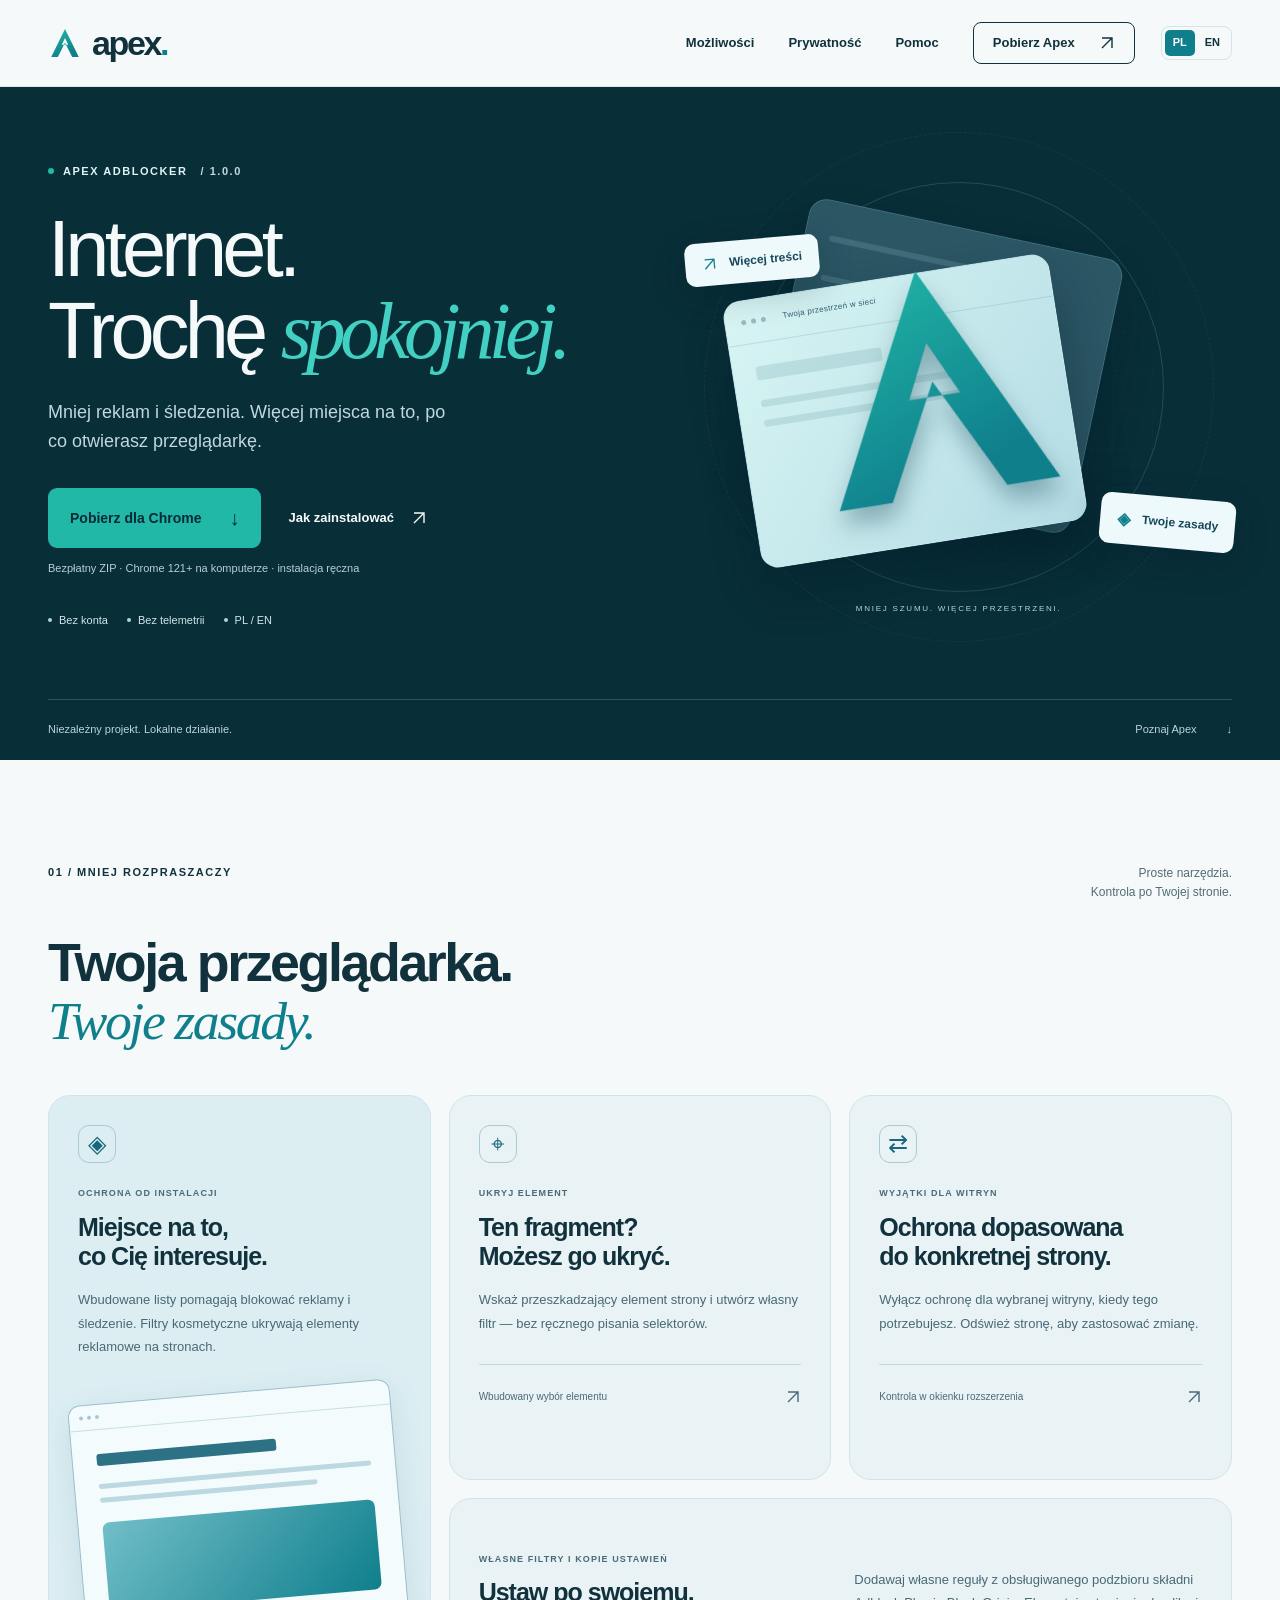
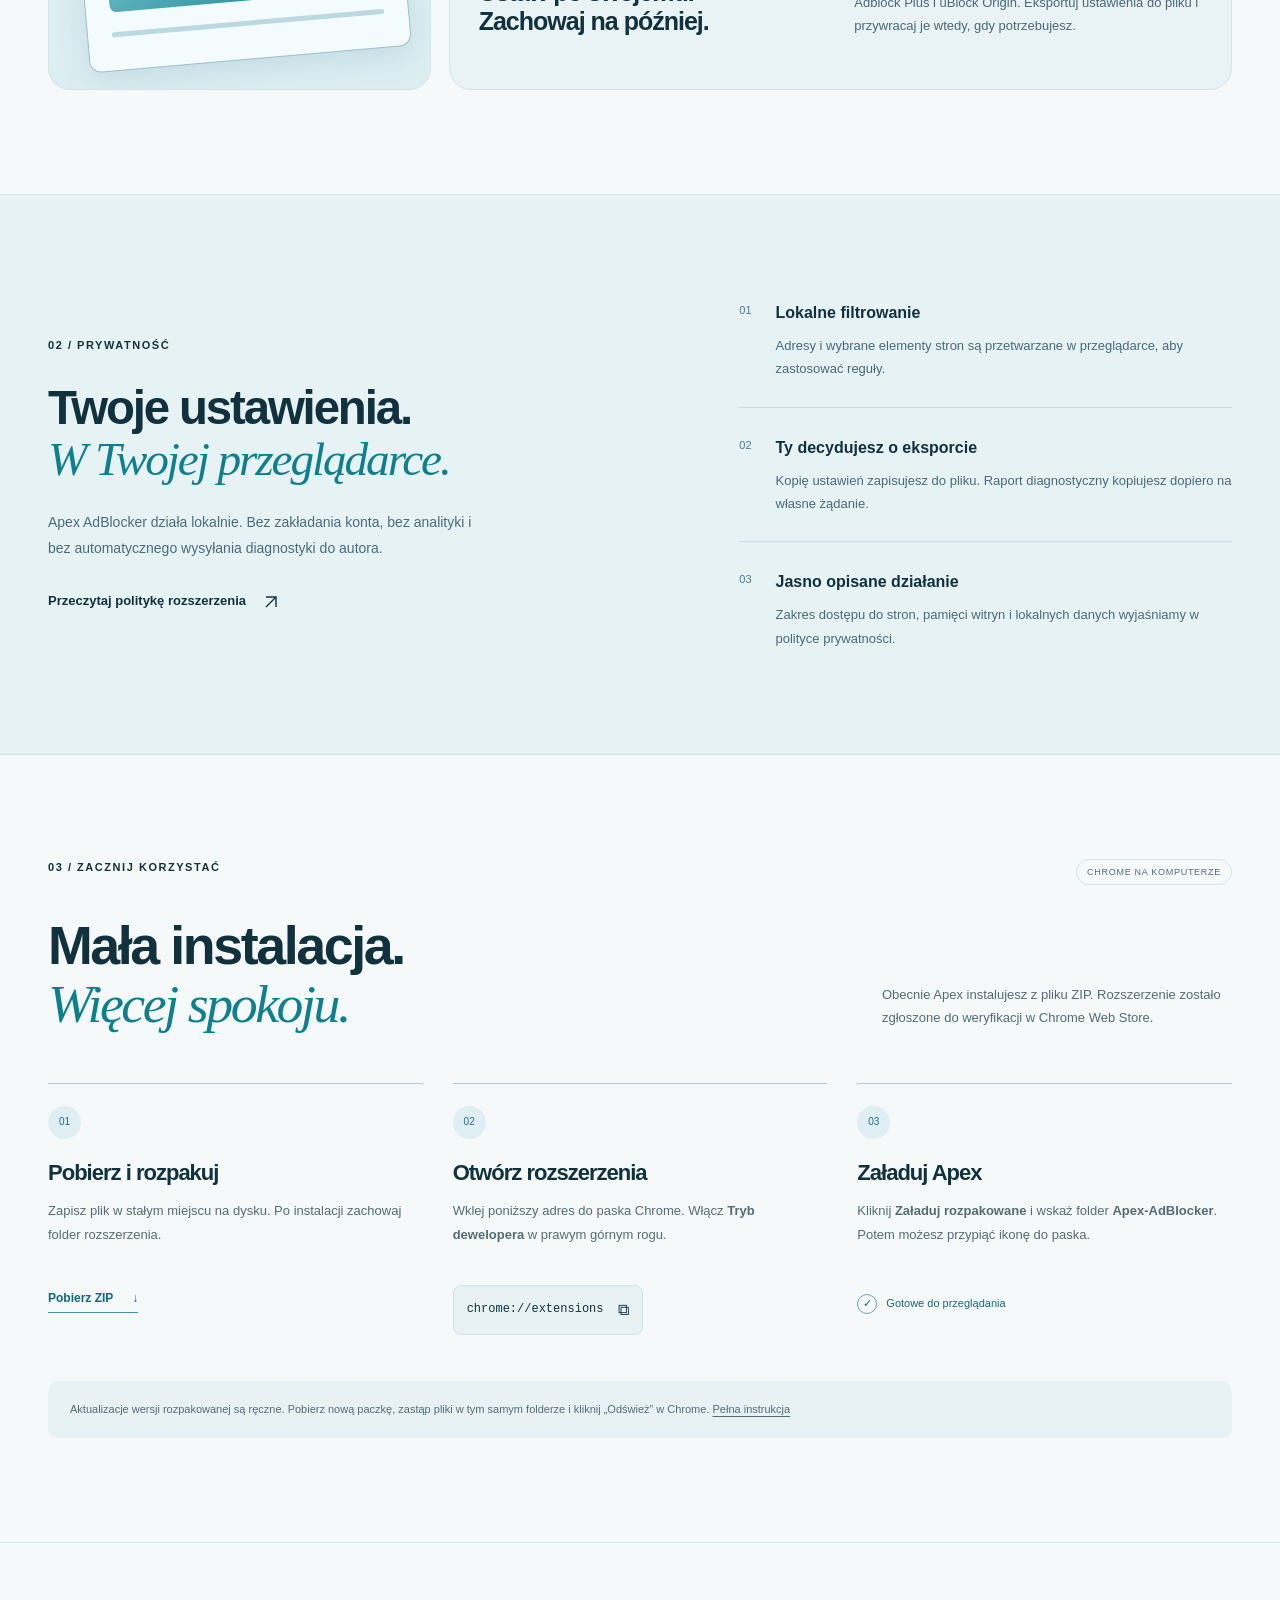
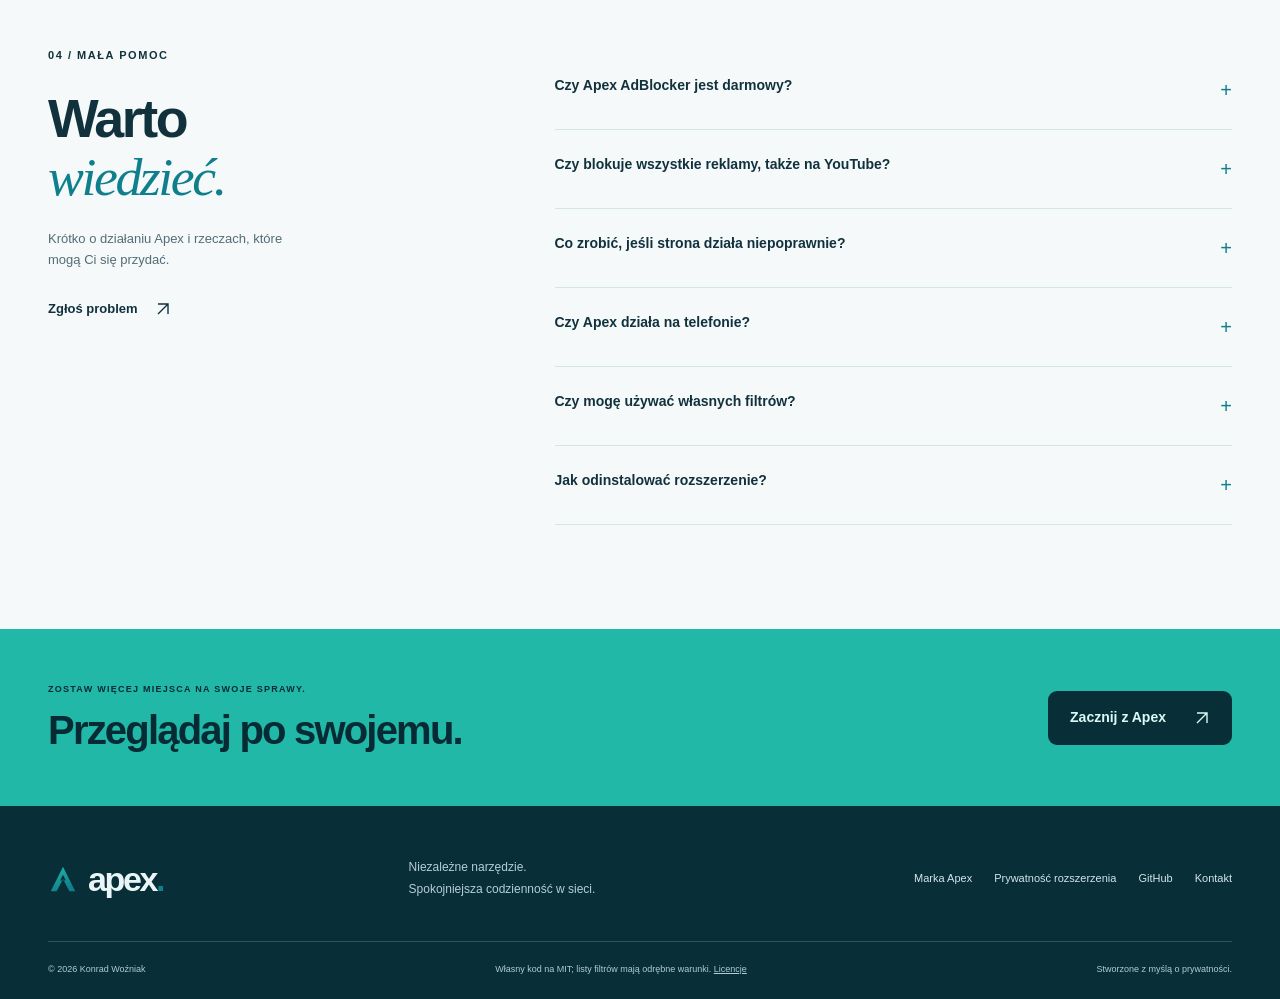
==== commit 925aa6e8: "Prepare Apex brand hub and separate bilingual product hosting" ====
--- a/website/index.html
+++ b/website/index.html
@@ -104,7 +104,7 @@
     </section>
     <section class="closing"><div class="container closing-inner"><div><p class="eyebrow">ZOSTAW WIĘCEJ MIEJSCA NA SWOJE SPRAWY.</p><h2>Przeglądaj po swojemu.</h2></div><a class="button button-dark" href="#instalacja">Zacznij z Apex <svg class="icon-arrow" width="16" height="16" viewBox="0 0 16 16" fill="none" stroke="currentColor" stroke-width="1.4" aria-hidden="true"><path d="M3 13 13 3M3 3h10v10"/></svg></a></div></section>
   </main>
-  <footer class="site-footer"><div class="container"><div class="footer-main"><a class="brand" href="#start" aria-label="Apex — wróć na górę"><img src="assets/apex.svg" width="30" height="30" alt=""><span>apex<span class="brand-dot">.</span></span></a><p>Niezależne narzędzie.<br>Spokojniejsza codzienność w sieci.</p><nav aria-label="Odnośniki dodatkowe"><a href="privacy.html">Prywatność rozszerzenia</a><a href="https://github.com/Bonziuu/Apex-AdBlocker">GitHub</a><a href="mailto:konrad.wozniak.1996@gmail.com">Kontakt</a></nav></div><div class="footer-bottom"><span>© 2026 Konrad Woźniak</span><p>Własny kod na MIT; listy filtrów mają odrębne warunki. <a href="https://github.com/Bonziuu/Apex-AdBlocker/blob/eb6657b1fb0c47186cc7a954bdadfea1570a4119/LICENSING.md">Licencje</a></p><span>Stworzone z myślą o prywatności.</span></div></div></footer>
+  <footer class="site-footer"><div class="container"><div class="footer-main"><a class="brand" href="#start" aria-label="Apex — wróć na górę"><img src="assets/apex.svg" width="30" height="30" alt=""><span>apex<span class="brand-dot">.</span></span></a><p>Niezależne narzędzie.<br>Spokojniejsza codzienność w sieci.</p><nav aria-label="Odnośniki dodatkowe"><a href="brand/index.html">Marka Apex</a><a href="privacy.html">Prywatność rozszerzenia</a><a href="https://github.com/Bonziuu/Apex-AdBlocker">GitHub</a><a href="mailto:konrad.wozniak.1996@gmail.com">Kontakt</a></nav></div><div class="footer-bottom"><span>© 2026 Konrad Woźniak</span><p>Własny kod na MIT; listy filtrów mają odrębne warunki. <a href="https://github.com/Bonziuu/Apex-AdBlocker/blob/eb6657b1fb0c47186cc7a954bdadfea1570a4119/LICENSING.md">Licencje</a></p><span>Stworzone z myślą o prywatności.</span></div></div></footer>
   <p class="toast" role="status" aria-live="polite"></p>
 </body>
 </html>
--- a/website/styles.css
+++ b/website/styles.css
@@ -1455,6 +1455,42 @@
 .language-switch a:not([aria-current]):hover {
   background:#e0eff3;
 }
+.brand-product-grid {
+  grid-template-columns: 1fr;
+}
+.brand-product-card {
+  padding: 38px;
+}
+.brand-product-card h3 {
+  font-size: clamp(30px, 4vw, 46px);
+}
+.brand-product-card > p:not(.card-kicker) {
+  max-width: 720px;
+}
+.brand-product-card .hero-actions {
+  flex-wrap: wrap;
+}
+.brand-product-card .text-link {
+  color: var(--ink);
+}
+.privacy-list .inline-link {
+  display: inline;
+  margin: 0;
+  padding: 0;
+  font: inherit;
+}
+body:has(.brand-product-grid) .hero-actions {
+  flex-wrap: wrap;
+}
+@media (max-width:720px) {
+  .brand-product-card {
+    padding: 24px;
+  }
+  body:has(.brand-product-grid) .hero-actions {
+    align-items: flex-start;
+    flex-direction: column;
+  }
+}
 @media(max-width:1100px) {
   .header-controls {
     gap:18px;
